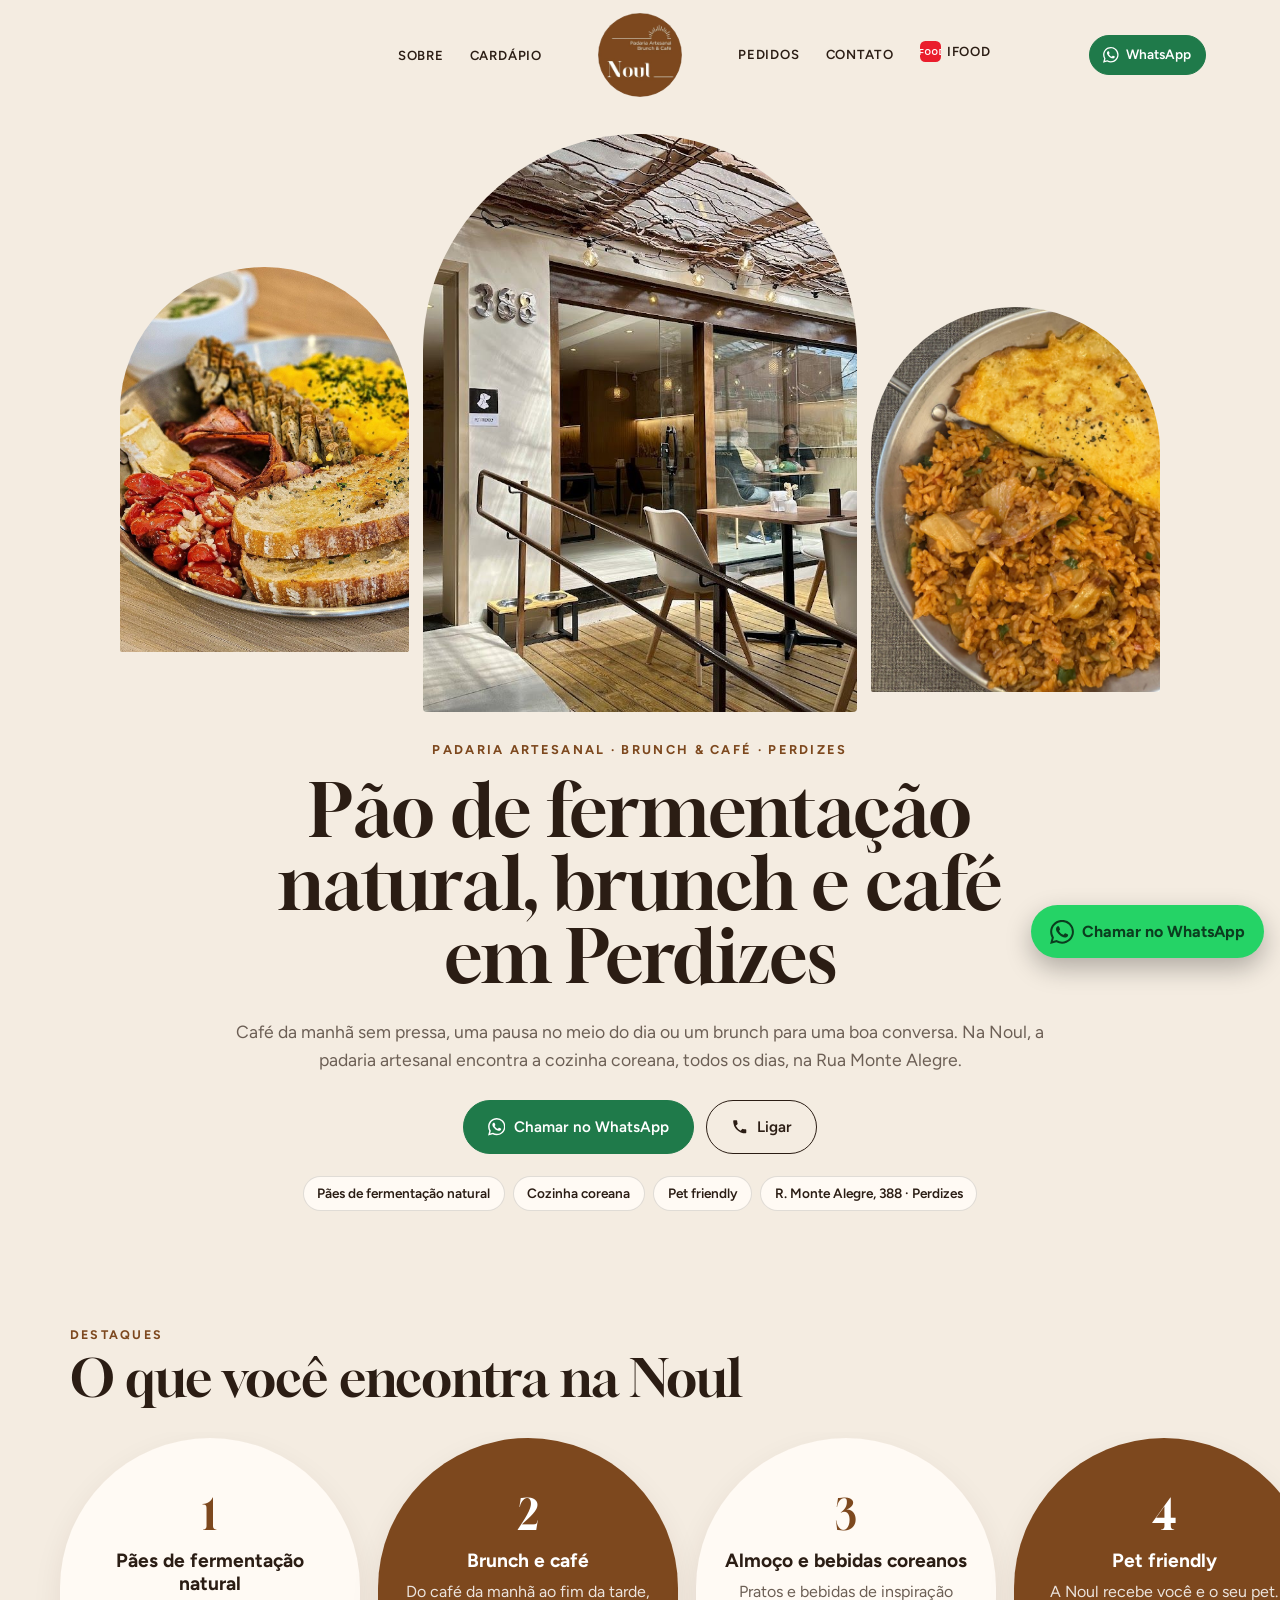
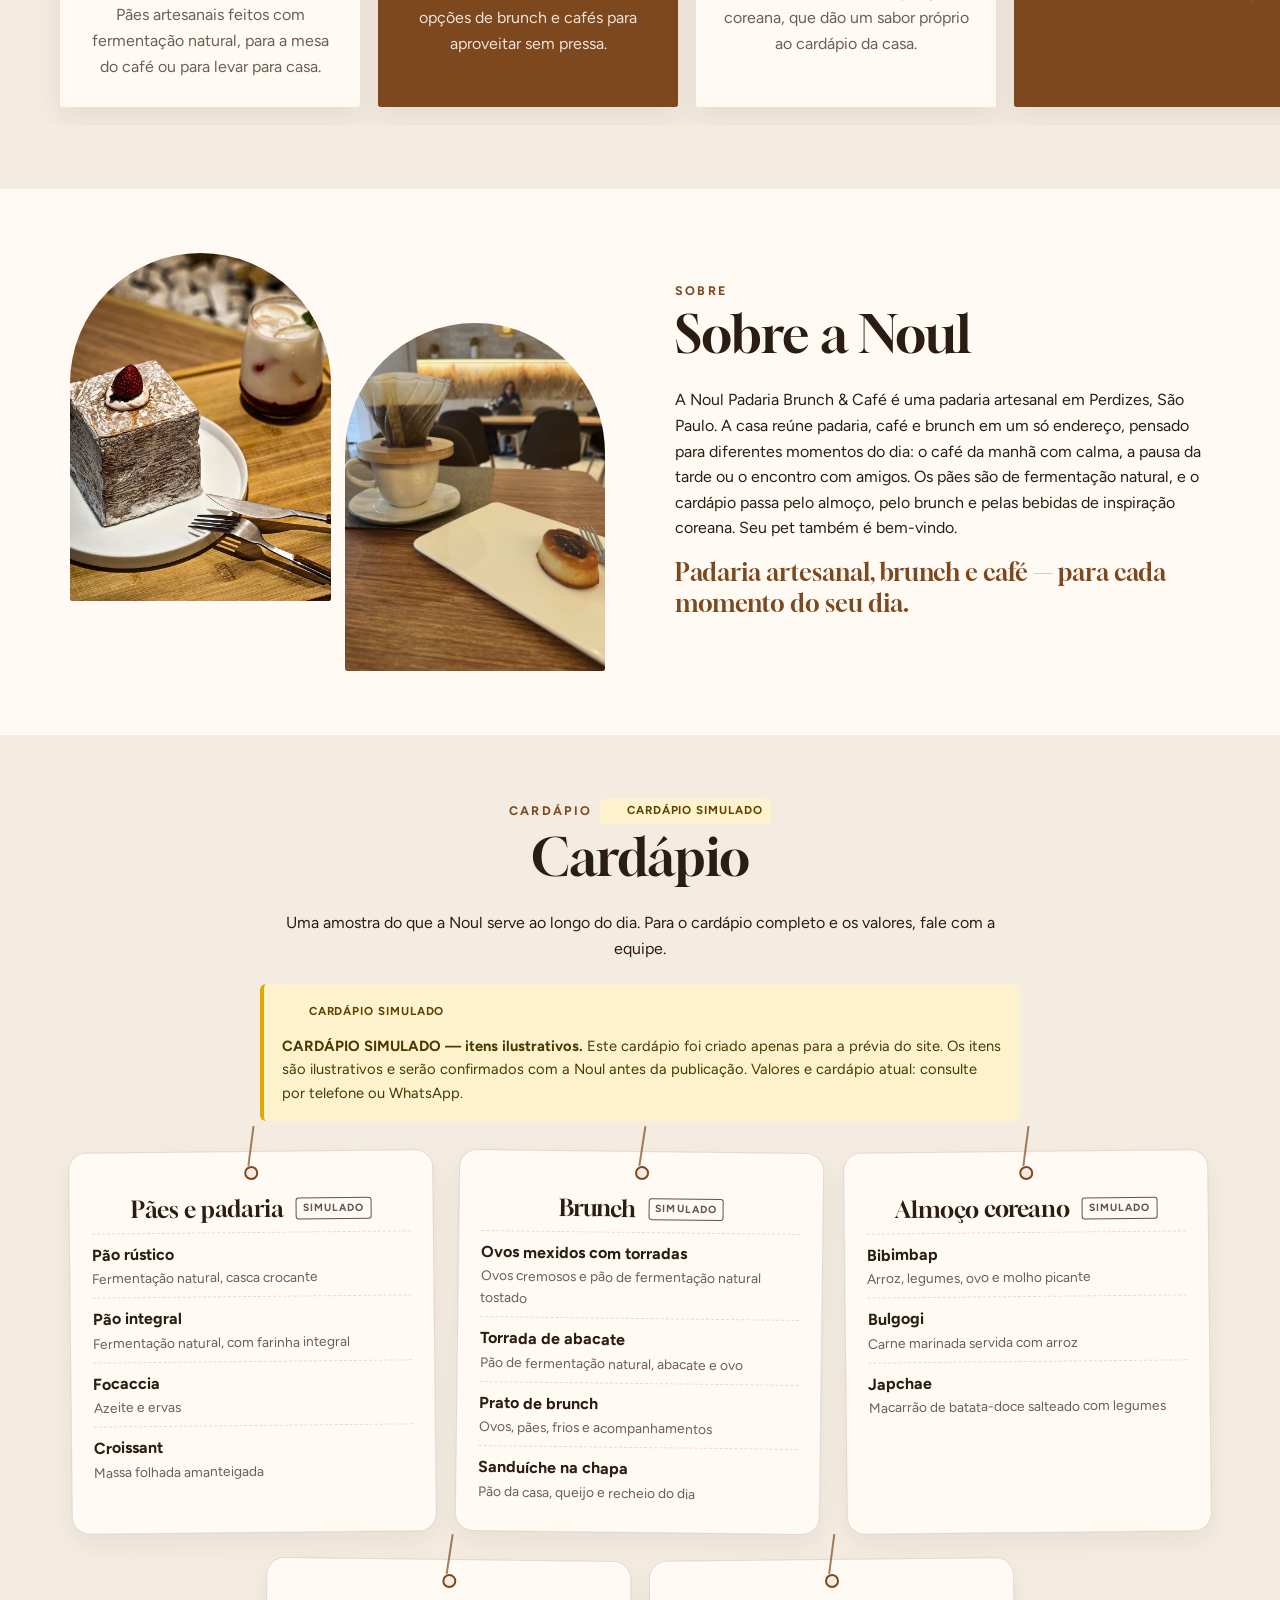
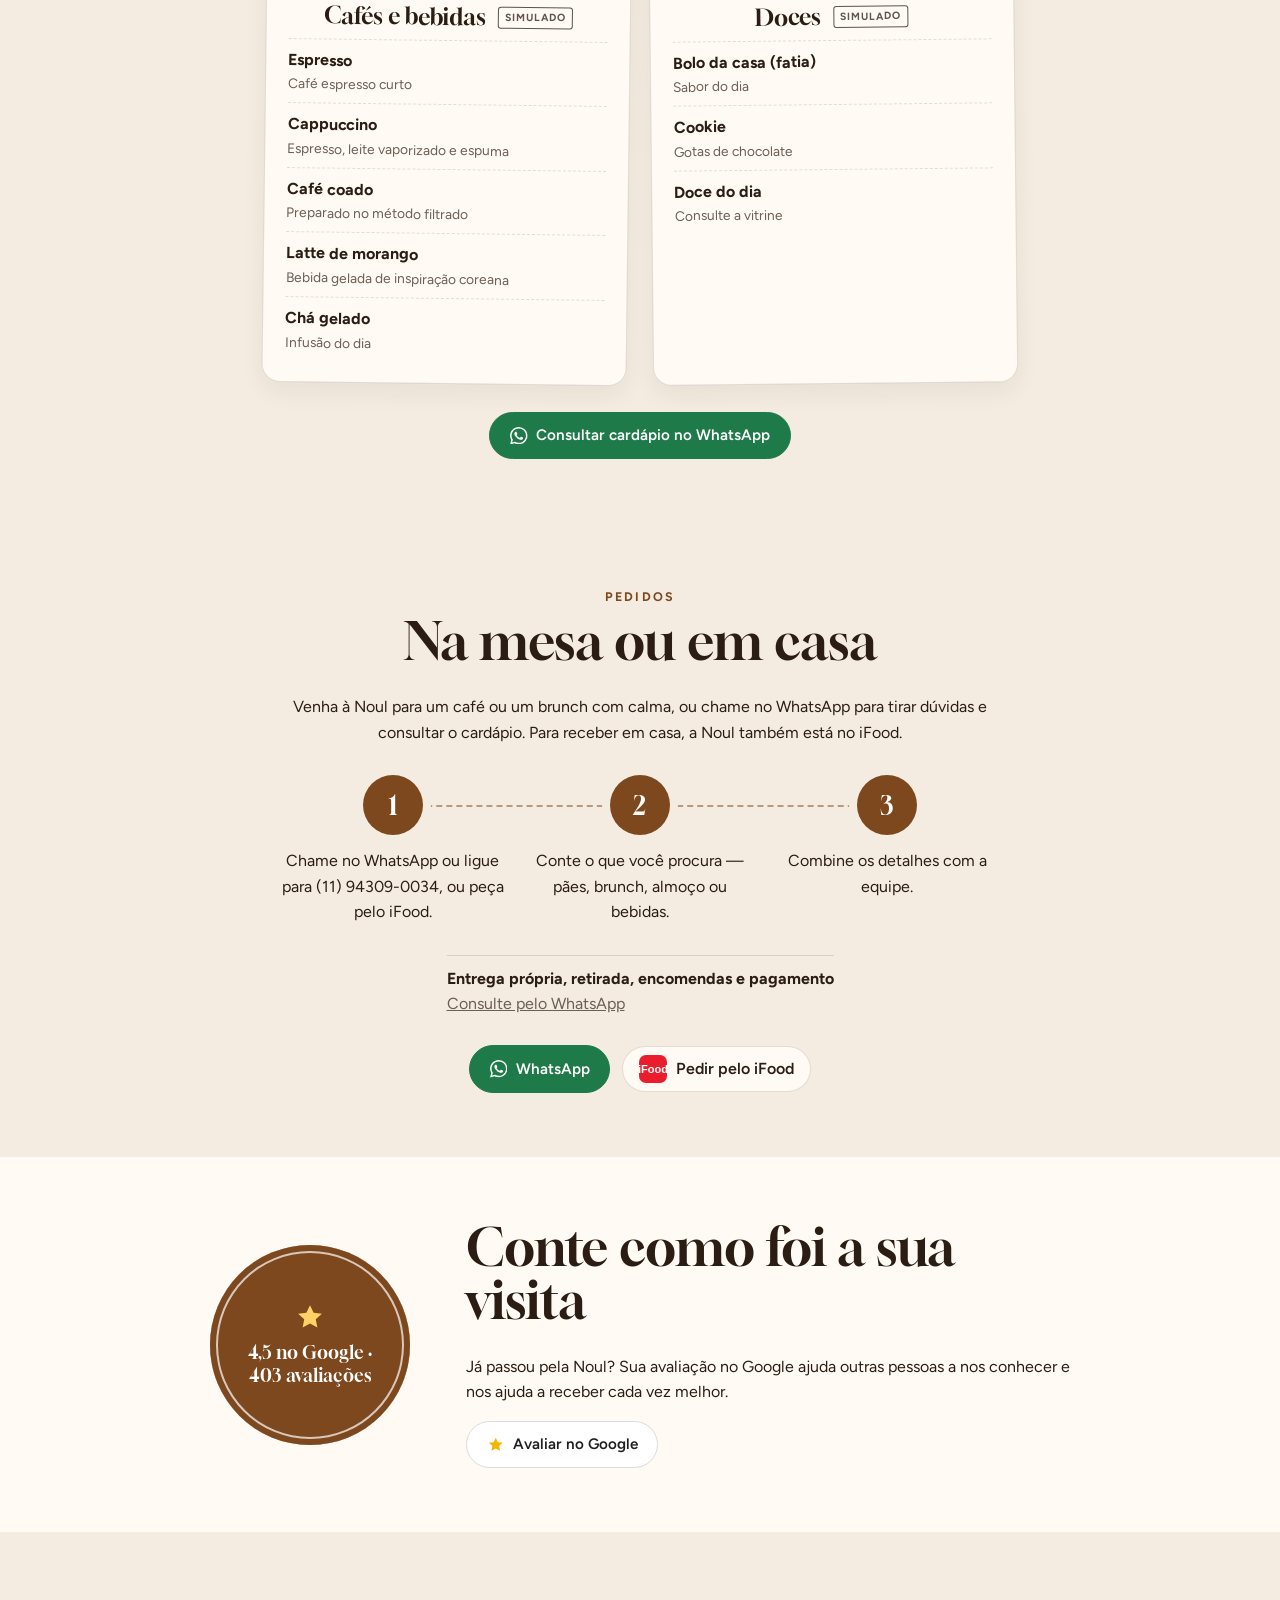
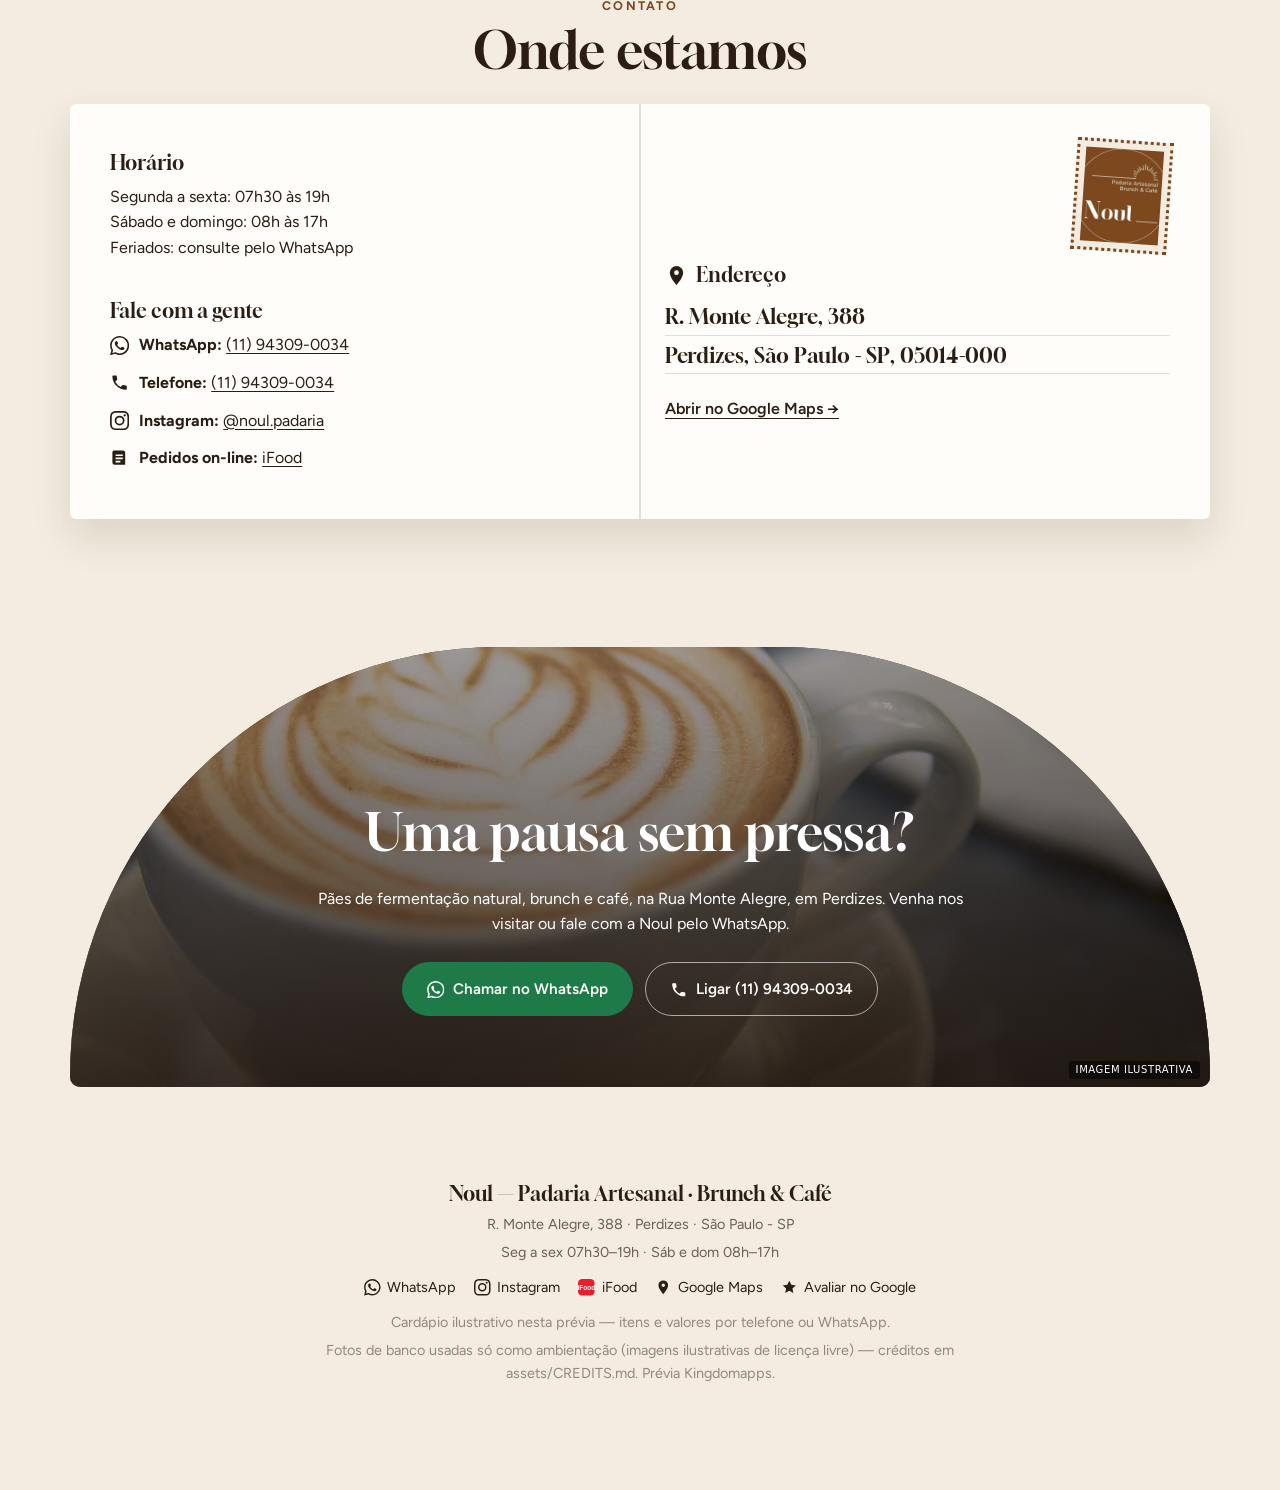
==== v2/index.html @ 9feaaf53 "publish: Noul — 2 estruturas de layout (copy.md)" ====
<!DOCTYPE html>
<html lang="pt-BR">
<head>
<meta charset="UTF-8" />
<meta name="viewport" content="width=device-width, initial-scale=1" />
<meta name="robots" content="noindex, nofollow" />
<title>Noul Padaria Brunch &amp;amp; Café | Padaria artesanal em Perdizes, São Paulo</title>
<meta name="description" content="Padaria artesanal em Perdizes, na Rua Monte Alegre. Pães de fermentação natural, brunch, café e almoço com cozinha coreana. Pet friendly. Chame a Noul no WhatsApp ou peça pelo iFood." />
<meta name="theme-color" content="#2b1d14" />
<link rel="preconnect" href="https://fonts.googleapis.com" />
<link rel="preconnect" href="https://fonts.gstatic.com" crossorigin />
<link rel="stylesheet" href="https://fonts.googleapis.com/css2?family=Gloock&family=Figtree:wght@400;500;600;700&display=swap" />
<link rel="stylesheet" href="../assets/core.css" />
<link rel="stylesheet" href="../assets/E08.css" />
<style>:root{--brand:#7d481e;--brand2:#f4ece1;--brand-ink:#2b1d14}</style>
</head>
<body class="est-E08" data-hours='{"0": [[8, 17]], "1": [[7.5, 19]], "2": [[7.5, 19]], "3": [[7.5, 19]], "4": [[7.5, 19]], "5": [[7.5, 19]], "6": [[8, 17]]}' data-hours-unknown='[]'>
<!-- Kingdomapps · estrutura E08 (Arcos da vitrine) · v2 · copy: copy.md -->
<a class="skip" href="#conteudo">Pular para o conteúdo</a>
<header class="site-header e8-header" id="header">
  <div class="wrap e8-head">
    <nav class="site-nav e8-nav" id="site-nav" aria-label="Principal"><ul class="e8-nav-l"><li><a href="#sobre">Sobre</a></li><li><a href="#cardapio">Cardápio</a></li></ul><ul class="e8-nav-r"><li><a href="#entrega">Pedidos</a></li><li><a href="#contato">Contato</a></li><li class="nav-ifood"><a href="https://www.ifood.com.br/delivery/sao-paulo-sp/noul-padaria--brunch-cafe-perdizes/4e715f9f-adef-4127-b27d-53e1083e1976" target="_blank" rel="noopener"><svg viewBox="0 0 24 24" aria-hidden="true" focusable="false"><rect width="24" height="24" rx="6" fill="#ea1d2c"/><text x="12" y="15.6" text-anchor="middle" font-family="Arial,Helvetica,sans-serif" font-weight="700" font-size="9.5" fill="#fff">iFood</text></svg><span>iFood</span></a></li></ul></nav>
    <a class="brand e8-brand" href="#topo" aria-label="Noul — início"><img class="brand-logo e8-logo" src="../assets/img/logo.jpg" width="400" height="400" alt="Logotipo Noul — Padaria Artesanal, Brunch &amp; Café" /></a>
    <a class="btn btn-wa btn-sm header-cta" href="https://wa.me/5511943090034?text=Ol%C3%A1%21%20Vim%20pelo%20site%20da%20Noul%20e%20gostaria%20de%20mais%20informa%C3%A7%C3%B5es." target="_blank" rel="noopener"><svg viewBox="0 0 24 24" aria-hidden="true" focusable="false"><path fill="currentColor" d="M17.47 14.38c-.3-.15-1.76-.87-2.03-.97-.27-.1-.47-.15-.67.15-.2.3-.77.97-.94 1.16-.17.2-.35.22-.64.07-.3-.15-1.26-.46-2.39-1.47-.88-.79-1.48-1.76-1.65-2.06-.17-.3-.02-.46.13-.6.13-.14.3-.35.45-.52.15-.17.2-.3.3-.5.1-.2.05-.37-.03-.52-.07-.15-.67-1.61-.92-2.2-.24-.58-.49-.5-.67-.51h-.57c-.2 0-.52.07-.8.37-.27.3-1.04 1.02-1.04 2.48s1.07 2.88 1.21 3.07c.15.2 2.1 3.2 5.08 4.49.71.31 1.26.49 1.7.63.71.22 1.36.19 1.87.12.57-.09 1.76-.72 2-1.41.25-.7.25-1.29.18-1.41-.08-.13-.27-.2-.57-.35zM12.05 21.78a9.87 9.87 0 0 1-5.03-1.38l-.36-.21-3.74.98 1-3.65-.24-.37a9.86 9.86 0 0 1-1.51-5.26c0-5.45 4.44-9.88 9.89-9.88 2.64 0 5.12 1.03 6.99 2.9a9.83 9.83 0 0 1 2.89 6.99c0 5.45-4.44 9.88-9.89 9.88zm8.41-18.3A11.82 11.82 0 0 0 12.05 0C5.5 0 .16 5.34.16 11.89c0 2.1.55 4.14 1.59 5.95L.06 24l6.3-1.65a11.88 11.88 0 0 0 5.69 1.45c6.55 0 11.89-5.34 11.89-11.89 0-3.18-1.24-6.17-3.48-8.41z"/></svg><span>WhatsApp</span></a>
    <button class="nav-toggle" type="button" aria-expanded="false" aria-controls="site-nav"><span class="sr-only">Abrir menu</span><span class="bars" aria-hidden="true"></span></button>
  </div>
</header>
<main id="conteudo">
<section class="e8-hero" id="topo" aria-labelledby="hero-title">
  <div class="wrap">
    <div class="e8-arches"><figure class="e8-arch e8-arch-s1"><img src="../assets/img/fotos-foto-2.jpg" width="1099" height="1366" alt="Prato de brunch com ovos mexidos, fatias de pão tostado, tomates e acompanhamentos" loading="lazy" decoding="async" /></figure><figure class="e8-arch e8-arch-main"><img src="../assets/img/fotos-foto-1.jpg" width="1200" height="900" alt="Fachada da Noul, com deck de madeira, mesas ao ar livre e varal de luzes" fetchpriority="high" /></figure><figure class="e8-arch e8-arch-s2"><img src="../assets/img/fotos-foto-4.jpg" width="1200" height="1600" alt="Arroz salteado com omelete servido na frigideira" loading="lazy" decoding="async" /></figure></div>
    <div class="e8-hero-text">
      <p class="e8-eyebrow">Padaria Artesanal · Brunch &amp; Café · Perdizes</p>
      <h1 id="hero-title">Pão de fermentação natural, brunch e café em Perdizes</h1>
      <p class="e8-lead">Café da manhã sem pressa, uma pausa no meio do dia ou um brunch para uma boa conversa. Na Noul, a padaria artesanal encontra a cozinha coreana, todos os dias, na Rua Monte Alegre.</p>
      <div class="hero-ctas"><a class="btn btn-wa btn-lg" href="https://wa.me/5511943090034?text=Ol%C3%A1%21%20Vim%20pelo%20site%20da%20Noul%20e%20gostaria%20de%20mais%20informa%C3%A7%C3%B5es." target="_blank" rel="noopener"><svg viewBox="0 0 24 24" aria-hidden="true" focusable="false"><path fill="currentColor" d="M17.47 14.38c-.3-.15-1.76-.87-2.03-.97-.27-.1-.47-.15-.67.15-.2.3-.77.97-.94 1.16-.17.2-.35.22-.64.07-.3-.15-1.26-.46-2.39-1.47-.88-.79-1.48-1.76-1.65-2.06-.17-.3-.02-.46.13-.6.13-.14.3-.35.45-.52.15-.17.2-.3.3-.5.1-.2.05-.37-.03-.52-.07-.15-.67-1.61-.92-2.2-.24-.58-.49-.5-.67-.51h-.57c-.2 0-.52.07-.8.37-.27.3-1.04 1.02-1.04 2.48s1.07 2.88 1.21 3.07c.15.2 2.1 3.2 5.08 4.49.71.31 1.26.49 1.7.63.71.22 1.36.19 1.87.12.57-.09 1.76-.72 2-1.41.25-.7.25-1.29.18-1.41-.08-.13-.27-.2-.57-.35zM12.05 21.78a9.87 9.87 0 0 1-5.03-1.38l-.36-.21-3.74.98 1-3.65-.24-.37a9.86 9.86 0 0 1-1.51-5.26c0-5.45 4.44-9.88 9.89-9.88 2.64 0 5.12 1.03 6.99 2.9a9.83 9.83 0 0 1 2.89 6.99c0 5.45-4.44 9.88-9.89 9.88zm8.41-18.3A11.82 11.82 0 0 0 12.05 0C5.5 0 .16 5.34.16 11.89c0 2.1.55 4.14 1.59 5.95L.06 24l6.3-1.65a11.88 11.88 0 0 0 5.69 1.45c6.55 0 11.89-5.34 11.89-11.89 0-3.18-1.24-6.17-3.48-8.41z"/></svg><span>Chamar no WhatsApp</span></a><a class="btn btn-ghost btn-lg btn-tel" href="tel:+5511943090034"><svg viewBox="0 0 24 24" aria-hidden="true" focusable="false"><path fill="currentColor" d="M6.6 10.8a15.1 15.1 0 0 0 6.6 6.6l2.2-2.2a1 1 0 0 1 1-.25 11.4 11.4 0 0 0 3.6.57 1 1 0 0 1 1 1V20a1 1 0 0 1-1 1A17 17 0 0 1 3 4a1 1 0 0 1 1-1h3.5a1 1 0 0 1 1 1c0 1.25.2 2.45.57 3.57a1 1 0 0 1-.25 1z"/></svg><span>Ligar</span></a></div>
      <p class="open-badge" data-open-badge hidden></p>
      <ul class="e8-chips"><li>Pães de fermentação natural</li><li>Cozinha coreana</li><li>Pet friendly</li><li>R. Monte Alegre, 388 · Perdizes</li></ul>
    </div>
  </div>
</section>
<section class="e8-sec" id="destaques" aria-labelledby="dest-title">
  <div class="wrap"><p class="e8-kicker">Destaques</p><h2 id="dest-title">O que você encontra na Noul</h2></div>
  <ul class="e8-track" tabindex="0" aria-label="Destaques — role para o lado"><li class="e8-card"><span class="e8-card-n" aria-hidden="true">1</span><h3>Pães de fermentação natural</h3><p>Pães artesanais feitos com fermentação natural, para a mesa do café ou para levar para casa.</p></li><li class="e8-card"><span class="e8-card-n" aria-hidden="true">2</span><h3>Brunch e café</h3><p>Do café da manhã ao fim da tarde, opções de brunch e cafés para aproveitar sem pressa.</p></li><li class="e8-card"><span class="e8-card-n" aria-hidden="true">3</span><h3>Almoço e bebidas coreanos</h3><p>Pratos e bebidas de inspiração coreana, que dão um sabor próprio ao cardápio da casa.</p></li><li class="e8-card"><span class="e8-card-n" aria-hidden="true">4</span><h3>Pet friendly</h3><p>A Noul recebe você e o seu pet.</p></li></ul>
</section>
<section class="e8-sec e8-about" id="sobre" aria-labelledby="sobre-title">
  <div class="wrap e8-about-grid">
    <div class="e8-pair"><figure class="e8-arch e8-arch-p1"><img src="../assets/img/fotos-foto-3.jpg" width="1200" height="1200" alt="Doce em camadas com morango e bebida gelada servidos à mesa" loading="lazy" decoding="async" /></figure><figure class="e8-arch e8-arch-p2"><img src="../assets/img/fotos-foto-5.jpg" width="1200" height="1600" alt="Café coado na xícara e doce no prato, com o salão da Noul ao fundo" loading="lazy" decoding="async" /></figure></div>
    <div><p class="e8-kicker">Sobre</p><h2 id="sobre-title">Sobre a Noul</h2><p>A Noul Padaria Brunch &amp; Café é uma padaria artesanal em Perdizes, São Paulo. A casa reúne padaria, café e brunch em um só endereço, pensado para diferentes momentos do dia: o café da manhã com calma, a pausa da tarde ou o encontro com amigos. Os pães são de fermentação natural, e o cardápio passa pelo almoço, pelo brunch e pelas bebidas de inspiração coreana. Seu pet também é bem-vindo.</p><p class="e8-apoio">Padaria artesanal, brunch e café — para cada momento do seu dia.</p></div>
  </div>
</section>
<section class="e8-sec e8-menu" id="cardapio" aria-labelledby="menu-title">
  <div class="wrap">
    <div class="e8-center"><p class="e8-kicker">Cardápio <span class="sim-badge">Cardápio simulado</span></p><h2 id="menu-title">Cardápio</h2><p>Uma amostra do que a Noul serve ao longo do dia. Para o cardápio completo e os valores, fale com a equipe.</p></div>
    <div class="sim-notice e8-notice" role="note"><span class="sim-badge">Cardápio simulado</span><p><strong>CARDÁPIO SIMULADO — itens ilustrativos.</strong> Este cardápio foi criado apenas para a prévia do site. Os itens são ilustrativos e serão confirmados com a Noul antes da publicação. Valores e cardápio atual: consulte por telefone ou WhatsApp.</p></div>
    <div class="e8-tags"><div class="e8-tag"><span class="e8-hole" aria-hidden="true"></span><h3>Pães e padaria <span class="sim-tag">Simulado</span></h3><ul><li><span class="e8-dish">Pão rústico</span><span class="e8-desc">Fermentação natural, casca crocante</span></li><li><span class="e8-dish">Pão integral</span><span class="e8-desc">Fermentação natural, com farinha integral</span></li><li><span class="e8-dish">Focaccia</span><span class="e8-desc">Azeite e ervas</span></li><li><span class="e8-dish">Croissant</span><span class="e8-desc">Massa folhada amanteigada</span></li></ul></div><div class="e8-tag"><span class="e8-hole" aria-hidden="true"></span><h3>Brunch <span class="sim-tag">Simulado</span></h3><ul><li><span class="e8-dish">Ovos mexidos com torradas</span><span class="e8-desc">Ovos cremosos e pão de fermentação natural tostado</span></li><li><span class="e8-dish">Torrada de abacate</span><span class="e8-desc">Pão de fermentação natural, abacate e ovo</span></li><li><span class="e8-dish">Prato de brunch</span><span class="e8-desc">Ovos, pães, frios e acompanhamentos</span></li><li><span class="e8-dish">Sanduíche na chapa</span><span class="e8-desc">Pão da casa, queijo e recheio do dia</span></li></ul></div><div class="e8-tag"><span class="e8-hole" aria-hidden="true"></span><h3>Almoço coreano <span class="sim-tag">Simulado</span></h3><ul><li><span class="e8-dish">Bibimbap</span><span class="e8-desc">Arroz, legumes, ovo e molho picante</span></li><li><span class="e8-dish">Bulgogi</span><span class="e8-desc">Carne marinada servida com arroz</span></li><li><span class="e8-dish">Japchae</span><span class="e8-desc">Macarrão de batata-doce salteado com legumes</span></li></ul></div><div class="e8-tag"><span class="e8-hole" aria-hidden="true"></span><h3>Cafés e bebidas <span class="sim-tag">Simulado</span></h3><ul><li><span class="e8-dish">Espresso</span><span class="e8-desc">Café espresso curto</span></li><li><span class="e8-dish">Cappuccino</span><span class="e8-desc">Espresso, leite vaporizado e espuma</span></li><li><span class="e8-dish">Café coado</span><span class="e8-desc">Preparado no método filtrado</span></li><li><span class="e8-dish">Latte de morango</span><span class="e8-desc">Bebida gelada de inspiração coreana</span></li><li><span class="e8-dish">Chá gelado</span><span class="e8-desc">Infusão do dia</span></li></ul></div><div class="e8-tag"><span class="e8-hole" aria-hidden="true"></span><h3>Doces <span class="sim-tag">Simulado</span></h3><ul><li><span class="e8-dish">Bolo da casa (fatia)</span><span class="e8-desc">Sabor do dia</span></li><li><span class="e8-dish">Cookie</span><span class="e8-desc">Gotas de chocolate</span></li><li><span class="e8-dish">Doce do dia</span><span class="e8-desc">Consulte a vitrine</span></li></ul></div></div>
    <div class="e8-center"><a class="btn btn-wa" href="https://wa.me/5511943090034?text=Ol%C3%A1%21%20Vim%20pelo%20site%20da%20Noul%20e%20gostaria%20de%20mais%20informa%C3%A7%C3%B5es." target="_blank" rel="noopener"><svg viewBox="0 0 24 24" aria-hidden="true" focusable="false"><path fill="currentColor" d="M17.47 14.38c-.3-.15-1.76-.87-2.03-.97-.27-.1-.47-.15-.67.15-.2.3-.77.97-.94 1.16-.17.2-.35.22-.64.07-.3-.15-1.26-.46-2.39-1.47-.88-.79-1.48-1.76-1.65-2.06-.17-.3-.02-.46.13-.6.13-.14.3-.35.45-.52.15-.17.2-.3.3-.5.1-.2.05-.37-.03-.52-.07-.15-.67-1.61-.92-2.2-.24-.58-.49-.5-.67-.51h-.57c-.2 0-.52.07-.8.37-.27.3-1.04 1.02-1.04 2.48s1.07 2.88 1.21 3.07c.15.2 2.1 3.2 5.08 4.49.71.31 1.26.49 1.7.63.71.22 1.36.19 1.87.12.57-.09 1.76-.72 2-1.41.25-.7.25-1.29.18-1.41-.08-.13-.27-.2-.57-.35zM12.05 21.78a9.87 9.87 0 0 1-5.03-1.38l-.36-.21-3.74.98 1-3.65-.24-.37a9.86 9.86 0 0 1-1.51-5.26c0-5.45 4.44-9.88 9.89-9.88 2.64 0 5.12 1.03 6.99 2.9a9.83 9.83 0 0 1 2.89 6.99c0 5.45-4.44 9.88-9.89 9.88zm8.41-18.3A11.82 11.82 0 0 0 12.05 0C5.5 0 .16 5.34.16 11.89c0 2.1.55 4.14 1.59 5.95L.06 24l6.3-1.65a11.88 11.88 0 0 0 5.69 1.45c6.55 0 11.89-5.34 11.89-11.89 0-3.18-1.24-6.17-3.48-8.41z"/></svg><span>Consultar cardápio no WhatsApp</span></a></div>
  </div>
</section>
<section class="e8-sec" id="entrega" aria-labelledby="ent-title">
  <div class="wrap e8-center">
    <p class="e8-kicker">Pedidos</p><h2 id="ent-title">Na mesa ou em casa</h2><p>Venha à Noul para um café ou um brunch com calma, ou chame no WhatsApp para tirar dúvidas e consultar o cardápio. Para receber em casa, a Noul também está no iFood.</p>
    <ol class="e8-dots"><li><span class="e8-dot">1</span><p>Chame no WhatsApp ou ligue para (11) 94309-0034, ou peça pelo iFood.</p></li><li><span class="e8-dot">2</span><p>Conte o que você procura — pães, brunch, almoço ou bebidas.</p></li><li><span class="e8-dot">3</span><p>Combine os detalhes com a equipe.</p></li></ol>
    <dl class="e8-kv"><div><dt>Entrega própria, retirada, encomendas e pagamento</dt><dd><a href="https://wa.me/5511943090034?text=Ol%C3%A1%21%20Vim%20pelo%20site%20da%20Noul%20e%20gostaria%20de%20mais%20informa%C3%A7%C3%B5es." target="_blank" rel="noopener">Consulte pelo WhatsApp</a></dd></div></dl>
    <div class="order-links"><a class="btn btn-wa" href="https://wa.me/5511943090034?text=Ol%C3%A1%21%20Vim%20pelo%20site%20da%20Noul%20e%20gostaria%20de%20mais%20informa%C3%A7%C3%B5es." target="_blank" rel="noopener"><svg viewBox="0 0 24 24" aria-hidden="true" focusable="false"><path fill="currentColor" d="M17.47 14.38c-.3-.15-1.76-.87-2.03-.97-.27-.1-.47-.15-.67.15-.2.3-.77.97-.94 1.16-.17.2-.35.22-.64.07-.3-.15-1.26-.46-2.39-1.47-.88-.79-1.48-1.76-1.65-2.06-.17-.3-.02-.46.13-.6.13-.14.3-.35.45-.52.15-.17.2-.3.3-.5.1-.2.05-.37-.03-.52-.07-.15-.67-1.61-.92-2.2-.24-.58-.49-.5-.67-.51h-.57c-.2 0-.52.07-.8.37-.27.3-1.04 1.02-1.04 2.48s1.07 2.88 1.21 3.07c.15.2 2.1 3.2 5.08 4.49.71.31 1.26.49 1.7.63.71.22 1.36.19 1.87.12.57-.09 1.76-.72 2-1.41.25-.7.25-1.29.18-1.41-.08-.13-.27-.2-.57-.35zM12.05 21.78a9.87 9.87 0 0 1-5.03-1.38l-.36-.21-3.74.98 1-3.65-.24-.37a9.86 9.86 0 0 1-1.51-5.26c0-5.45 4.44-9.88 9.89-9.88 2.64 0 5.12 1.03 6.99 2.9a9.83 9.83 0 0 1 2.89 6.99c0 5.45-4.44 9.88-9.89 9.88zm8.41-18.3A11.82 11.82 0 0 0 12.05 0C5.5 0 .16 5.34.16 11.89c0 2.1.55 4.14 1.59 5.95L.06 24l6.3-1.65a11.88 11.88 0 0 0 5.69 1.45c6.55 0 11.89-5.34 11.89-11.89 0-3.18-1.24-6.17-3.48-8.41z"/></svg><span>WhatsApp</span></a><a class="app-link app-ifood" href="https://www.ifood.com.br/delivery/sao-paulo-sp/noul-padaria--brunch-cafe-perdizes/4e715f9f-adef-4127-b27d-53e1083e1976" target="_blank" rel="noopener"><svg viewBox="0 0 24 24" aria-hidden="true" focusable="false"><rect width="24" height="24" rx="6" fill="#ea1d2c"/><text x="12" y="15.6" text-anchor="middle" font-family="Arial,Helvetica,sans-serif" font-weight="700" font-size="9.5" fill="#fff">iFood</text></svg><span>Pedir pelo iFood</span></a></div>
  </div>
</section>
<section class="e8-sec e8-review" id="avaliar" aria-labelledby="av-title">
  <div class="wrap e8-review-grid">
    <div class="e8-seal" aria-hidden="false"><p class="selo"><svg viewBox="0 0 24 24" aria-hidden="true" focusable="false"><path fill="currentColor" d="M12 2.5l2.9 6 6.6.8-4.9 4.5 1.3 6.5L12 17.1l-5.9 3.2 1.3-6.5L2.5 9.3l6.6-.8z"/></svg><span>4,5 no Google · 403 avaliações</span></p></div>
    <div><h2 id="av-title">Conte como foi a sua visita</h2><p>Já passou pela Noul? Sua avaliação no Google ajuda outras pessoas a nos conhecer e nos ajuda a receber cada vez melhor.</p><a class="btn btn-review" href="https://search.google.com/local/writereview?placeid=ChIJUYwgIgBZzpQRkd9vNwceDNU" target="_blank" rel="noopener"><svg viewBox="0 0 24 24" aria-hidden="true" focusable="false"><path fill="currentColor" d="M12 2.5l2.9 6 6.6.8-4.9 4.5 1.3 6.5L12 17.1l-5.9 3.2 1.3-6.5L2.5 9.3l6.6-.8z"/></svg><span>Avaliar no Google</span></a></div>
  </div>
</section>
<section class="e8-sec" id="contato" aria-labelledby="ct-title">
  <div class="wrap">
    <div class="e8-center"><p class="e8-kicker">Contato</p><h2 id="ct-title">Onde estamos</h2></div>
    <div class="e8-postcard">
      <div class="e8-pc-left"><div class="ct-card ct-hours"><h3>Horário</h3><p>Segunda a sexta: 07h30 às 19h<br />Sábado e domingo: 08h às 17h<br />Feriados: consulte pelo WhatsApp</p><p class="open-badge" data-open-badge hidden></p></div><div class="ct-card"><h3>Fale com a gente</h3><ul class="ct-list"><li><svg viewBox="0 0 24 24" aria-hidden="true" focusable="false"><path fill="currentColor" d="M17.47 14.38c-.3-.15-1.76-.87-2.03-.97-.27-.1-.47-.15-.67.15-.2.3-.77.97-.94 1.16-.17.2-.35.22-.64.07-.3-.15-1.26-.46-2.39-1.47-.88-.79-1.48-1.76-1.65-2.06-.17-.3-.02-.46.13-.6.13-.14.3-.35.45-.52.15-.17.2-.3.3-.5.1-.2.05-.37-.03-.52-.07-.15-.67-1.61-.92-2.2-.24-.58-.49-.5-.67-.51h-.57c-.2 0-.52.07-.8.37-.27.3-1.04 1.02-1.04 2.48s1.07 2.88 1.21 3.07c.15.2 2.1 3.2 5.08 4.49.71.31 1.26.49 1.7.63.71.22 1.36.19 1.87.12.57-.09 1.76-.72 2-1.41.25-.7.25-1.29.18-1.41-.08-.13-.27-.2-.57-.35zM12.05 21.78a9.87 9.87 0 0 1-5.03-1.38l-.36-.21-3.74.98 1-3.65-.24-.37a9.86 9.86 0 0 1-1.51-5.26c0-5.45 4.44-9.88 9.89-9.88 2.64 0 5.12 1.03 6.99 2.9a9.83 9.83 0 0 1 2.89 6.99c0 5.45-4.44 9.88-9.89 9.88zm8.41-18.3A11.82 11.82 0 0 0 12.05 0C5.5 0 .16 5.34.16 11.89c0 2.1.55 4.14 1.59 5.95L.06 24l6.3-1.65a11.88 11.88 0 0 0 5.69 1.45c6.55 0 11.89-5.34 11.89-11.89 0-3.18-1.24-6.17-3.48-8.41z"/></svg><span><strong>WhatsApp:</strong> <a href="https://wa.me/5511943090034?text=Ol%C3%A1%21%20Vim%20pelo%20site%20da%20Noul%20e%20gostaria%20de%20mais%20informa%C3%A7%C3%B5es." target="_blank" rel="noopener">(11) 94309-0034</a></span></li><li><svg viewBox="0 0 24 24" aria-hidden="true" focusable="false"><path fill="currentColor" d="M6.6 10.8a15.1 15.1 0 0 0 6.6 6.6l2.2-2.2a1 1 0 0 1 1-.25 11.4 11.4 0 0 0 3.6.57 1 1 0 0 1 1 1V20a1 1 0 0 1-1 1A17 17 0 0 1 3 4a1 1 0 0 1 1-1h3.5a1 1 0 0 1 1 1c0 1.25.2 2.45.57 3.57a1 1 0 0 1-.25 1z"/></svg><span><strong>Telefone:</strong> <a href="tel:+5511943090034">(11) 94309-0034</a></span></li><li><svg viewBox="0 0 24 24" aria-hidden="true" focusable="false"><path fill="currentColor" d="M12 2.2c3.2 0 3.58.01 4.85.07 3.25.15 4.77 1.69 4.92 4.92.06 1.27.07 1.65.07 4.85s-.01 3.58-.07 4.85c-.15 3.23-1.66 4.77-4.92 4.92-1.27.06-1.65.07-4.85.07s-3.58-.01-4.85-.07c-3.26-.15-4.77-1.7-4.92-4.92C2.17 15.58 2.16 15.2 2.16 12s.01-3.58.07-4.85C2.38 3.92 3.9 2.38 7.15 2.23 8.42 2.17 8.8 2.16 12 2.16zM12 0C8.74 0 8.33.01 7.05.07 2.7.27.27 2.69.07 7.05.01 8.33 0 8.74 0 12s.01 3.67.07 4.95c.2 4.36 2.62 6.78 6.98 6.98C8.33 23.99 8.74 24 12 24s3.67-.01 4.95-.07c4.35-.2 6.78-2.62 6.98-6.98.06-1.28.07-1.69.07-4.95s-.01-3.67-.07-4.95c-.2-4.35-2.62-6.78-6.98-6.98C15.67.01 15.26 0 12 0zm0 5.84a6.16 6.16 0 1 0 0 12.32 6.16 6.16 0 0 0 0-12.32zM12 16a4 4 0 1 1 0-8 4 4 0 0 1 0 8zm6.4-11.85a1.44 1.44 0 1 0 0 2.88 1.44 1.44 0 0 0 0-2.88z"/></svg><span><strong>Instagram:</strong> <a href="https://instagram.com/noul.padaria" target="_blank" rel="noopener">@noul.padaria</a></span></li><li><svg viewBox="0 0 24 24" aria-hidden="true" focusable="false"><path fill="currentColor" d="M5 3h11a3 3 0 0 1 3 3v15H6a3 3 0 0 1-3-3V5a2 2 0 0 1 2-2zm2 5v2h9V8H7zm0 4v2h9v-2H7zm0 4v2h6v-2H7z"/></svg><span><strong>Pedidos on-line:</strong> <a href="https://www.ifood.com.br/delivery/sao-paulo-sp/noul-padaria--brunch-cafe-perdizes/4e715f9f-adef-4127-b27d-53e1083e1976" target="_blank" rel="noopener">iFood</a></span></li></ul></div></div>
      <div class="e8-pc-right"><div class="e8-stamp"><img class="e8-stamp-img" src="../assets/img/logo.jpg" width="400" height="400" alt="Logotipo Noul — Padaria Artesanal, Brunch &amp; Café" /></div><div class="ct-card ct-addr"><h3><svg viewBox="0 0 24 24" aria-hidden="true" focusable="false"><path fill="currentColor" d="M12 2a7 7 0 0 0-7 7c0 5.25 7 13 7 13s7-7.75 7-13a7 7 0 0 0-7-7zm0 9.5a2.5 2.5 0 1 1 0-5 2.5 2.5 0 0 1 0 5z"/></svg><span>Endereço</span></h3><p>R. Monte Alegre, 388<br />Perdizes, São Paulo - SP, 05014-000</p><a class="text-link" href="https://www.google.com/maps/place/?q=place_id:ChIJUYwgIgBZzpQRkd9vNwceDNU" target="_blank" rel="noopener">Abrir no Google Maps →</a></div></div>
    </div>
  </div>
</section>
<section class="e8-sec cta-final" id="cta-final" aria-labelledby="cta-title">
  <div class="wrap"><div class="e8-cta"><div class="amb amb-cta" style="--amb:url('../assets/img/ambiente-latte-art.jpg')" aria-hidden="true"><span class="amb-tag">Imagem ilustrativa</span></div>
    <div class="e8-cta-inner"><h2 id="cta-title">Uma pausa sem pressa?</h2><p>Pães de fermentação natural, brunch e café, na Rua Monte Alegre, em Perdizes. Venha nos visitar ou fale com a Noul pelo WhatsApp.</p><div class="hero-ctas"><a class="btn btn-wa btn-lg" href="https://wa.me/5511943090034?text=Ol%C3%A1%21%20Vim%20pelo%20site%20da%20Noul%20e%20gostaria%20de%20mais%20informa%C3%A7%C3%B5es." target="_blank" rel="noopener"><svg viewBox="0 0 24 24" aria-hidden="true" focusable="false"><path fill="currentColor" d="M17.47 14.38c-.3-.15-1.76-.87-2.03-.97-.27-.1-.47-.15-.67.15-.2.3-.77.97-.94 1.16-.17.2-.35.22-.64.07-.3-.15-1.26-.46-2.39-1.47-.88-.79-1.48-1.76-1.65-2.06-.17-.3-.02-.46.13-.6.13-.14.3-.35.45-.52.15-.17.2-.3.3-.5.1-.2.05-.37-.03-.52-.07-.15-.67-1.61-.92-2.2-.24-.58-.49-.5-.67-.51h-.57c-.2 0-.52.07-.8.37-.27.3-1.04 1.02-1.04 2.48s1.07 2.88 1.21 3.07c.15.2 2.1 3.2 5.08 4.49.71.31 1.26.49 1.7.63.71.22 1.36.19 1.87.12.57-.09 1.76-.72 2-1.41.25-.7.25-1.29.18-1.41-.08-.13-.27-.2-.57-.35zM12.05 21.78a9.87 9.87 0 0 1-5.03-1.38l-.36-.21-3.74.98 1-3.65-.24-.37a9.86 9.86 0 0 1-1.51-5.26c0-5.45 4.44-9.88 9.89-9.88 2.64 0 5.12 1.03 6.99 2.9a9.83 9.83 0 0 1 2.89 6.99c0 5.45-4.44 9.88-9.89 9.88zm8.41-18.3A11.82 11.82 0 0 0 12.05 0C5.5 0 .16 5.34.16 11.89c0 2.1.55 4.14 1.59 5.95L.06 24l6.3-1.65a11.88 11.88 0 0 0 5.69 1.45c6.55 0 11.89-5.34 11.89-11.89 0-3.18-1.24-6.17-3.48-8.41z"/></svg><span>Chamar no WhatsApp</span></a><a class="btn btn-ghost btn-lg" href="tel:+5511943090034"><svg viewBox="0 0 24 24" aria-hidden="true" focusable="false"><path fill="currentColor" d="M6.6 10.8a15.1 15.1 0 0 0 6.6 6.6l2.2-2.2a1 1 0 0 1 1-.25 11.4 11.4 0 0 0 3.6.57 1 1 0 0 1 1 1V20a1 1 0 0 1-1 1A17 17 0 0 1 3 4a1 1 0 0 1 1-1h3.5a1 1 0 0 1 1 1c0 1.25.2 2.45.57 3.57a1 1 0 0 1-.25 1z"/></svg><span>Ligar (11) 94309-0034</span></a></div></div>
  </div></div>
</section>
</main>
<footer class="site-footer e8-footer">
  <div class="wrap e8-center">
    <p class="f-name">Noul — Padaria Artesanal · Brunch &amp; Café</p><p>R. Monte Alegre, 388 · Perdizes · São Paulo - SP</p><p>Seg a sex 07h30–19h · Sáb e dom 08h–17h</p>
    <nav class="f-links" aria-label="Links"><a href="https://wa.me/5511943090034?text=Ol%C3%A1%21%20Vim%20pelo%20site%20da%20Noul%20e%20gostaria%20de%20mais%20informa%C3%A7%C3%B5es." target="_blank" rel="noopener"><svg viewBox="0 0 24 24" aria-hidden="true" focusable="false"><path fill="currentColor" d="M17.47 14.38c-.3-.15-1.76-.87-2.03-.97-.27-.1-.47-.15-.67.15-.2.3-.77.97-.94 1.16-.17.2-.35.22-.64.07-.3-.15-1.26-.46-2.39-1.47-.88-.79-1.48-1.76-1.65-2.06-.17-.3-.02-.46.13-.6.13-.14.3-.35.45-.52.15-.17.2-.3.3-.5.1-.2.05-.37-.03-.52-.07-.15-.67-1.61-.92-2.2-.24-.58-.49-.5-.67-.51h-.57c-.2 0-.52.07-.8.37-.27.3-1.04 1.02-1.04 2.48s1.07 2.88 1.21 3.07c.15.2 2.1 3.2 5.08 4.49.71.31 1.26.49 1.7.63.71.22 1.36.19 1.87.12.57-.09 1.76-.72 2-1.41.25-.7.25-1.29.18-1.41-.08-.13-.27-.2-.57-.35zM12.05 21.78a9.87 9.87 0 0 1-5.03-1.38l-.36-.21-3.74.98 1-3.65-.24-.37a9.86 9.86 0 0 1-1.51-5.26c0-5.45 4.44-9.88 9.89-9.88 2.64 0 5.12 1.03 6.99 2.9a9.83 9.83 0 0 1 2.89 6.99c0 5.45-4.44 9.88-9.89 9.88zm8.41-18.3A11.82 11.82 0 0 0 12.05 0C5.5 0 .16 5.34.16 11.89c0 2.1.55 4.14 1.59 5.95L.06 24l6.3-1.65a11.88 11.88 0 0 0 5.69 1.45c6.55 0 11.89-5.34 11.89-11.89 0-3.18-1.24-6.17-3.48-8.41z"/></svg><span>WhatsApp</span></a><a href="https://instagram.com/noul.padaria" target="_blank" rel="noopener"><svg viewBox="0 0 24 24" aria-hidden="true" focusable="false"><path fill="currentColor" d="M12 2.2c3.2 0 3.58.01 4.85.07 3.25.15 4.77 1.69 4.92 4.92.06 1.27.07 1.65.07 4.85s-.01 3.58-.07 4.85c-.15 3.23-1.66 4.77-4.92 4.92-1.27.06-1.65.07-4.85.07s-3.58-.01-4.85-.07c-3.26-.15-4.77-1.7-4.92-4.92C2.17 15.58 2.16 15.2 2.16 12s.01-3.58.07-4.85C2.38 3.92 3.9 2.38 7.15 2.23 8.42 2.17 8.8 2.16 12 2.16zM12 0C8.74 0 8.33.01 7.05.07 2.7.27.27 2.69.07 7.05.01 8.33 0 8.74 0 12s.01 3.67.07 4.95c.2 4.36 2.62 6.78 6.98 6.98C8.33 23.99 8.74 24 12 24s3.67-.01 4.95-.07c4.35-.2 6.78-2.62 6.98-6.98.06-1.28.07-1.69.07-4.95s-.01-3.67-.07-4.95c-.2-4.35-2.62-6.78-6.98-6.98C15.67.01 15.26 0 12 0zm0 5.84a6.16 6.16 0 1 0 0 12.32 6.16 6.16 0 0 0 0-12.32zM12 16a4 4 0 1 1 0-8 4 4 0 0 1 0 8zm6.4-11.85a1.44 1.44 0 1 0 0 2.88 1.44 1.44 0 0 0 0-2.88z"/></svg><span>Instagram</span></a><a href="https://www.ifood.com.br/delivery/sao-paulo-sp/noul-padaria--brunch-cafe-perdizes/4e715f9f-adef-4127-b27d-53e1083e1976" target="_blank" rel="noopener"><svg viewBox="0 0 24 24" aria-hidden="true" focusable="false"><rect width="24" height="24" rx="6" fill="#ea1d2c"/><text x="12" y="15.6" text-anchor="middle" font-family="Arial,Helvetica,sans-serif" font-weight="700" font-size="9.5" fill="#fff">iFood</text></svg><span>iFood</span></a><a href="https://www.google.com/maps/place/?q=place_id:ChIJUYwgIgBZzpQRkd9vNwceDNU" target="_blank" rel="noopener"><svg viewBox="0 0 24 24" aria-hidden="true" focusable="false"><path fill="currentColor" d="M12 2a7 7 0 0 0-7 7c0 5.25 7 13 7 13s7-7.75 7-13a7 7 0 0 0-7-7zm0 9.5a2.5 2.5 0 1 1 0-5 2.5 2.5 0 0 1 0 5z"/></svg><span>Google Maps</span></a><a href="https://search.google.com/local/writereview?placeid=ChIJUYwgIgBZzpQRkd9vNwceDNU" target="_blank" rel="noopener"><svg viewBox="0 0 24 24" aria-hidden="true" focusable="false"><path fill="currentColor" d="M12 2.5l2.9 6 6.6.8-4.9 4.5 1.3 6.5L12 17.1l-5.9 3.2 1.3-6.5L2.5 9.3l6.6-.8z"/></svg><span>Avaliar no Google</span></a></nav>
    <p class="f-note">Cardápio ilustrativo nesta prévia — itens e valores por telefone ou WhatsApp.</p>
    <p class="f-credit">Fotos de banco usadas só como ambientação (imagens ilustrativas de licença livre) — créditos em assets/CREDITS.md. Prévia Kingdomapps.</p>
  </div>
</footer>
<a class="wa-float" href="https://wa.me/5511943090034?text=Ol%C3%A1%21%20Vim%20pelo%20site%20da%20Noul%20e%20gostaria%20de%20mais%20informa%C3%A7%C3%B5es." target="_blank" rel="noopener" aria-label="Chamar a Noul no WhatsApp"><svg viewBox="0 0 24 24" aria-hidden="true" focusable="false"><path fill="currentColor" d="M17.47 14.38c-.3-.15-1.76-.87-2.03-.97-.27-.1-.47-.15-.67.15-.2.3-.77.97-.94 1.16-.17.2-.35.22-.64.07-.3-.15-1.26-.46-2.39-1.47-.88-.79-1.48-1.76-1.65-2.06-.17-.3-.02-.46.13-.6.13-.14.3-.35.45-.52.15-.17.2-.3.3-.5.1-.2.05-.37-.03-.52-.07-.15-.67-1.61-.92-2.2-.24-.58-.49-.5-.67-.51h-.57c-.2 0-.52.07-.8.37-.27.3-1.04 1.02-1.04 2.48s1.07 2.88 1.21 3.07c.15.2 2.1 3.2 5.08 4.49.71.31 1.26.49 1.7.63.71.22 1.36.19 1.87.12.57-.09 1.76-.72 2-1.41.25-.7.25-1.29.18-1.41-.08-.13-.27-.2-.57-.35zM12.05 21.78a9.87 9.87 0 0 1-5.03-1.38l-.36-.21-3.74.98 1-3.65-.24-.37a9.86 9.86 0 0 1-1.51-5.26c0-5.45 4.44-9.88 9.89-9.88 2.64 0 5.12 1.03 6.99 2.9a9.83 9.83 0 0 1 2.89 6.99c0 5.45-4.44 9.88-9.89 9.88zm8.41-18.3A11.82 11.82 0 0 0 12.05 0C5.5 0 .16 5.34.16 11.89c0 2.1.55 4.14 1.59 5.95L.06 24l6.3-1.65a11.88 11.88 0 0 0 5.69 1.45c6.55 0 11.89-5.34 11.89-11.89 0-3.18-1.24-6.17-3.48-8.41z"/></svg><span>Chamar no WhatsApp</span></a>
<script src="../assets/site.js" defer></script>
</body>
</html>
---- assets/core.css ----
/* Kingdomapps — base institucional (estrutura e mecânica comuns às 3 skins) */
*,*::before,*::after{box-sizing:border-box}
html{scroll-behavior:smooth;-webkit-text-size-adjust:100%}
body{margin:0;background:var(--bg);color:var(--ink);font-family:var(--font-body);font-size:16px;line-height:1.6;text-rendering:optimizeLegibility}
img{max-width:100%;height:auto;display:block}
a{color:inherit}
h1,h2,h3{font-family:var(--font-display);line-height:1.1;margin:0 0 .5em;font-weight:var(--display-weight,600)}
p{margin:0 0 1em}
ul,ol{margin:0;padding:0}
svg{width:1.15em;height:1.15em;flex:none}
.sr-only{position:absolute;width:1px;height:1px;overflow:hidden;clip:rect(0 0 0 0);white-space:nowrap}
.skip{position:absolute;left:12px;top:-60px;z-index:100;background:var(--ink);color:var(--bg);padding:10px 14px}
.skip:focus{top:12px}
:focus-visible{outline:3px solid var(--focus,var(--brand2));outline-offset:3px}
.wrap{width:100%;max-width:1180px;margin:0 auto;padding:0 20px}
.sec{padding:var(--sec-pad,72px) 0;position:relative}
.kicker{font-size:.78rem;letter-spacing:.18em;text-transform:uppercase;color:var(--muted);margin-bottom:.8em;display:flex;align-items:center;gap:.6em;flex-wrap:wrap}
.lead{font-size:1.08rem;color:var(--muted)}
.tbc{display:inline-block;font-size:.78em;padding:.1em .6em;border:1px dashed currentColor;border-radius:99px;opacity:.85;white-space:nowrap}
.interim-flag{margin:0;padding:8px 20px;background:#fff3cd;color:#5c4400;font:600 13px/1.4 system-ui,sans-serif;text-align:center}
/* botões */
.btn{display:inline-flex;align-items:center;justify-content:center;gap:.55em;min-height:46px;padding:.7em 1.3em;text-decoration:none;font-weight:600;border:1px solid transparent;border-radius:var(--btn-radius,6px);cursor:pointer;transition:transform .15s ease,background .2s ease,color .2s ease,border-color .2s ease;font-family:var(--font-btn,var(--font-body));letter-spacing:var(--btn-track,0);text-transform:var(--btn-case,none);font-size:var(--btn-size,.95rem)}
.btn:hover{transform:translateY(-1px)}
.btn-lg{min-height:54px;padding:.85em 1.6em}
.btn-sm{min-height:40px;padding:.5em 1em;font-size:.85rem}
.btn-wa{background:var(--wa-bg);color:var(--wa-ink);border-color:var(--wa-bg)}
.btn-wa:hover{background:var(--wa-hover,var(--wa-bg))}
.btn-ghost{background:transparent;color:inherit;border-color:currentColor}
.btn-review{background:var(--review-bg,#fff);color:var(--review-ink,#1f1f1f);border-color:var(--review-line,#dadce0)}
.btn-review svg{color:#f4b400}
/* header */
.site-header{position:sticky;top:0;z-index:50;background:var(--header-bg,var(--bg));color:var(--header-ink,var(--ink));transition:background .25s ease,box-shadow .25s ease}
.header-inner{display:flex;align-items:center;gap:16px;min-height:68px}
.brand{display:flex;align-items:center;gap:10px;text-decoration:none;margin-right:auto}
.brand-logo{width:46px;height:46px;object-fit:cover;border-radius:var(--logo-radius,50%);background:#fff}
.brand-word{font-family:var(--font-display);font-size:1.35rem;font-weight:var(--display-weight,600);line-height:1}
.site-nav ul{list-style:none;display:flex;gap:26px}
.site-nav a{text-decoration:none;font-size:.9rem}
.site-nav a:hover{text-decoration:underline;text-underline-offset:6px}
.nav-toggle{display:none;background:none;border:0;color:inherit;width:44px;height:44px;cursor:pointer;padding:0}
.nav-toggle .bars,.nav-toggle .bars::before,.nav-toggle .bars::after{display:block;width:22px;height:2px;background:currentColor;margin:auto;position:relative;transition:transform .2s ease}
.nav-toggle .bars::before,.nav-toggle .bars::after{content:"";position:absolute;left:0}
.nav-toggle .bars::before{top:-7px}.nav-toggle .bars::after{top:7px}
.nav-open .nav-toggle .bars{background:transparent}
.nav-open .nav-toggle .bars::before{transform:translateY(7px) rotate(45deg)}
.nav-open .nav-toggle .bars::after{transform:translateY(-7px) rotate(-45deg)}
@media (max-width:880px){
  .nav-toggle{display:block}
  .header-cta span{display:none}
  .header-cta{padding:.5em .7em}
  .site-nav{position:fixed;inset:68px 0 auto 0;background:var(--nav-mobile-bg,var(--bg));color:var(--ink);padding:12px 20px 24px;box-shadow:0 18px 30px rgba(0,0,0,.18);transform:translateY(-12px);opacity:0;visibility:hidden;transition:.2s ease}
  .nav-open .site-nav{transform:none;opacity:1;visibility:visible}
  .site-nav ul{flex-direction:column;gap:0}
  .site-nav a{display:block;padding:14px 0;font-size:1.05rem;border-bottom:1px solid var(--line)}
}
/* hero */
.hero{position:relative;overflow:hidden}
.hero-media{margin:0}
.hero-media img{width:100%;height:100%;object-fit:cover}
.hero-copy{position:relative}
.hero h1{font-size:clamp(2.3rem,6vw,4.4rem)}
.eyebrow{font-size:.8rem;letter-spacing:.2em;text-transform:uppercase;margin-bottom:1.1em}
.hero-ctas{display:flex;flex-wrap:wrap;gap:12px;margin:1.6em 0 1.4em}
.chips{list-style:none;display:flex;flex-wrap:wrap;gap:8px}
.chips li{font-size:.85rem;padding:.35em .85em;border:1px solid var(--chip-line,currentColor);border-radius:var(--chip-radius,99px)}
.open-badge{display:inline-flex;align-items:center;gap:.5em;font-size:.85rem;font-weight:600;margin:0}
.open-badge::before{content:"";width:9px;height:9px;border-radius:50%;background:#2fbf71;box-shadow:0 0 0 4px rgba(47,191,113,.2)}
.open-badge[hidden]{display:none}
/* sobre + galeria */
.sobre-grid{display:grid;gap:40px}
.apoio{font-weight:600}
.gallery{display:grid;grid-template-columns:repeat(2,1fr);gap:var(--gal-gap,10px)}
.g-item{margin:0;position:relative;overflow:hidden;border-radius:var(--img-radius,0)}
.g-item img{width:100%;height:100%;object-fit:cover;aspect-ratio:1/1}
.g-item figcaption{position:absolute;left:0;right:0;bottom:0;padding:22px 10px 8px;font-size:.78rem;color:#fff;background:linear-gradient(transparent,rgba(0,0,0,.72))}
@media (min-width:900px){.sobre-grid{grid-template-columns:1fr 1.15fr;align-items:center;gap:64px}}
/* destaques */
.feats{list-style:none;display:grid;gap:18px;grid-template-columns:1fr;margin-top:28px}
@media (min-width:640px){.feats{grid-template-columns:repeat(2,1fr)}}
@media (min-width:1000px){.feats{grid-template-columns:repeat(4,1fr)}}
.feat h3{font-size:1.3rem}
.feat p{margin:0;color:var(--muted)}
.feat-n{display:block;font-family:var(--font-display);font-size:1.1rem;margin-bottom:.6em;color:var(--accent)}
/* cardápio */
.cardapio{overflow:hidden}
.amb{position:absolute;inset:0;background-image:var(--amb);background-size:cover;background-position:center;z-index:0}
.amb::after{content:"";position:absolute;inset:0;background:var(--amb-overlay,rgba(0,0,0,.6))}
.amb-tag{position:absolute;right:10px;bottom:8px;z-index:2;font:500 10px/1 system-ui,sans-serif;letter-spacing:.06em;text-transform:uppercase;color:#fff;background:rgba(0,0,0,.55);padding:4px 7px;border-radius:3px}
.amb-menu{bottom:auto;height:var(--amb-menu-h,320px)}
.cardapio .wrap,.cta-final .wrap{position:relative;z-index:1}
.menu-head{max-width:720px}
.sim-badge{display:inline-flex;align-items:center;gap:.4em;font:700 .72rem/1 var(--font-body);letter-spacing:.08em;text-transform:uppercase;background:var(--sim-bg,#fff3cd);color:var(--sim-ink,#5c4400);padding:.5em .75em;border-radius:4px}
.sim-badge::before{content:"!";display:inline-grid;place-items:center;width:1.3em;height:1.3em;border-radius:50%;background:currentColor;color:var(--sim-bg,#fff3cd);font-size:.9em}
.sim-notice{display:flex;flex-direction:column;gap:10px;align-items:flex-start;margin:24px 0;padding:16px 18px;background:var(--notice-bg,rgba(255,243,205,.95));color:var(--notice-ink,#4a3800);border-left:4px solid #e0a800;border-radius:6px;font-size:.92rem}
.sim-notice p{margin:0}
.menu-tabs{display:flex;flex-wrap:wrap;gap:8px;margin:8px 0 22px}
.menu-tabs [role=tab]{font:inherit;cursor:pointer;min-height:44px;padding:.5em 1.1em;border:1px solid var(--line);background:transparent;color:inherit;border-radius:var(--btn-radius,6px)}
.menu-tabs [role=tab][aria-selected=true]{background:var(--tab-on-bg,var(--ink));color:var(--tab-on-ink,var(--bg));border-color:var(--tab-on-bg,var(--ink))}
.menu-panel{padding:22px;background:var(--surface);border:1px solid var(--line);border-radius:var(--card-radius,8px)}
.menu-cat{font-size:1.4rem;display:flex;align-items:center;gap:.6em;flex-wrap:wrap}
.sim-tag{font:700 .65rem/1 var(--font-body);letter-spacing:.1em;text-transform:uppercase;padding:.45em .6em;border:1px solid currentColor;border-radius:3px;opacity:.75}
.menu-list{list-style:none;display:grid;gap:0}
@media (min-width:820px){.menu-list{grid-template-columns:1fr 1fr;column-gap:40px}}
.mi{display:grid;grid-template-columns:1fr auto;gap:2px 16px;padding:14px 0;border-bottom:1px dashed var(--line)}
.mi-name{font-weight:600}
.mi-desc{grid-column:1/2;grid-row:2;font-size:.9rem;color:var(--muted)}
.mi-price{grid-column:2;grid-row:1;white-space:nowrap;font-weight:600;color:var(--price,var(--accent))}
.mi-price .pl{font-weight:400;font-size:.78rem;color:var(--muted)}
.menu-note{margin:14px 0 0;color:var(--muted)}
.menu-cta{margin-top:26px}
/* entrega */
.entrega-grid{display:grid;gap:36px}
@media (min-width:900px){.entrega-grid{grid-template-columns:1.1fr 1fr;align-items:start;gap:64px}}
.kv{display:grid;gap:10px;margin:18px 0 0}
.kv div{display:flex;flex-wrap:wrap;gap:6px 12px;align-items:center;padding:10px 0;border-top:1px solid var(--line)}
.kv dt{font-weight:600}.kv dd{margin:0}
.steps-box{padding:26px;background:var(--surface);border:1px solid var(--line);border-radius:var(--card-radius,8px)}
.steps{counter-reset:s;list-style:none;display:grid;gap:12px;margin-bottom:22px}
.steps li{counter-increment:s;display:grid;grid-template-columns:34px 1fr;gap:12px;align-items:start}
.steps li::before{content:counter(s);display:grid;place-items:center;width:34px;height:34px;border-radius:50%;background:var(--accent);color:var(--accent-ink);font-weight:700}
.order-links{display:flex;flex-wrap:wrap;gap:12px;align-items:center}
.app-link{display:inline-flex;align-items:center;gap:.55em;min-height:46px;padding:.5em 1em;border:1px solid var(--line);border-radius:var(--btn-radius,6px);text-decoration:none;font-weight:600;background:var(--surface)}
.app-link svg{width:28px;height:28px}
/* avaliar */
.avaliar-inner{max-width:760px;text-align:center;margin:0 auto}
.selo{display:inline-flex;align-items:center;gap:.5em;font-weight:600;margin-bottom:1em}
.selo svg{color:#f4b400}
/* contato */
.contato-grid{display:grid;gap:22px}
@media (min-width:900px){.contato-grid{grid-template-columns:repeat(3,1fr)}.ct-head{grid-column:1/-1}}
.ct-card{padding:24px;background:var(--surface);border:1px solid var(--line);border-radius:var(--card-radius,8px)}
.ct-card h3{display:flex;align-items:center;gap:.4em;font-size:1.25rem}
.ct-list{list-style:none;display:grid;gap:12px}
.ct-list li{display:flex;gap:10px;align-items:flex-start}
.ct-list li svg{margin-top:.2em;width:1.2em;height:1.2em}
.ct-list a{text-underline-offset:3px}
.text-link{font-weight:600;text-underline-offset:4px}
/* cta final */
.cta-final{overflow:hidden;color:#fff}
.cta-inner{text-align:center;max-width:760px}
.cta-inner .hero-ctas{justify-content:center}
.amb-cta::after{background:var(--amb-cta-overlay,rgba(0,0,0,.62))}
/* footer */
.site-footer{padding:48px 0 110px;background:var(--footer-bg,var(--ink));color:var(--footer-ink,var(--bg))}
.footer-inner{display:grid;gap:22px}
.f-brand{display:flex;gap:14px;align-items:flex-start}
.f-brand p{margin:0 0 .3em;font-size:.9rem;opacity:.85}
.f-name{font-family:var(--font-display);font-size:1.25rem!important;opacity:1!important}
.f-links{display:flex;flex-wrap:wrap;gap:10px 22px}
.f-links a{display:inline-flex;align-items:center;gap:.45em;text-decoration:none;font-size:.9rem}
.f-links a:hover{text-decoration:underline}
.f-note,.f-credit{margin:0;font-size:.8rem;opacity:.7}
/* WhatsApp flutuante */
.wa-float{position:fixed;right:16px;bottom:16px;z-index:60;display:inline-flex;align-items:center;gap:.5em;padding:.85em 1.2em;background:#25d366;color:#0b3d1f;font-weight:700;text-decoration:none;border-radius:99px;box-shadow:0 10px 26px rgba(0,0,0,.28);transform:translateY(140%);transition:transform .3s ease}
.wa-float svg{width:1.5em;height:1.5em}
.show-float .wa-float{transform:none}
@media (max-width:600px){.wa-float{left:16px;right:16px;justify-content:center}}
@media (prefers-reduced-motion:reduce){*{transition:none!important;scroll-behavior:auto!important}}
.gallery:has(> .g-item:nth-child(2):last-child){grid-template-columns:repeat(2,1fr)}
.gallery:has(> .g-item:nth-child(2):last-child) .g-item{grid-column:auto;grid-row:auto}
.gallery:has(> .g-item:nth-child(2):last-child) .g-item img{aspect-ratio:3/4}
/* iFood no menu do topo (leads ext) */
.site-nav .nav-ifood a{display:inline-flex;align-items:center;gap:.45em}
.site-nav .nav-ifood svg{width:1.6em;height:1.6em}
.btn-ifood svg{width:1.6em;height:1.6em}
---- assets/E08.css ----
/* E08 — Arcos da vitrine. --brand = acento (botões secundários, números, barbante), --brand-ink = texto, --brand2 = fundo. */
:root{--bg:var(--brand2,#f4ece1);--ink:var(--brand-ink);--muted:#6c5f55;--surface:#fffaf4;--line:rgba(0,0,0,.12);--accent:var(--brand);--accent-ink:#fff;
  --font-display:'Gloock',Georgia,serif;--font-body:'Figtree',system-ui,sans-serif;--display-weight:400;
  --wa-bg:#1f7a4a;--wa-ink:#fff;--wa-hover:#17613a;--btn-radius:999px;--header-bg:var(--bg);--header-ink:var(--brand-ink);--arch:999px 999px 18px 18px}
body{background:var(--bg)}
.e8-kicker{font-weight:700;font-size:.78rem;letter-spacing:.18em;text-transform:uppercase;color:var(--brand);margin:0 0 .6em;display:flex;gap:.6em;align-items:center;flex-wrap:wrap}
.e8-center{text-align:center;max-width:760px;margin:0 auto}
.e8-center .e8-kicker{justify-content:center}
/* cabeçalho com logo central */
.e8-header{background:var(--bg)}
.e8-head{display:flex;align-items:center;justify-content:space-between;gap:16px;min-height:76px}
.e8-logo{width:56px;height:56px;border-radius:50%;object-fit:cover}
.e8-word{font:400 1.6rem/1 var(--font-display)}
.e8-brand{display:flex;align-items:center;gap:10px}
@media (min-width:960px){
  .e8-head{display:grid;grid-template-columns:1fr auto 1fr;min-height:110px}
  .e8-nav{display:contents!important}
  .e8-nav ul{display:flex;gap:26px;list-style:none;margin:0;padding:0}
  .e8-nav-l{grid-column:1;grid-row:1;justify-content:flex-end;padding-right:40px!important}
  .e8-nav-r{grid-column:3;grid-row:1;justify-content:flex-start;padding-left:40px!important}
  .e8-nav a{font-weight:600;letter-spacing:.06em;text-transform:uppercase;font-size:.82rem;color:var(--ink)}
  .e8-brand{grid-column:2;grid-row:1}
  .e8-logo{width:84px;height:84px}
  .e8-head .header-cta{position:absolute;right:24px;top:50%;transform:translateY(-50%)}
  .e8-header{position:sticky}
  .e8-head{position:relative}
}
/* hero em arcos */
.e8-hero{padding:24px 0 50px}
.e8-arches{display:grid;grid-template-columns:1fr 1.5fr 1fr;gap:14px;align-items:end;max-width:1040px;margin:0 auto}
.e8-arch{margin:0;border-radius:var(--arch);overflow:hidden;background:#e7dccd}
.e8-arch img{width:100%;height:100%;object-fit:cover}
.e8-arch-main{aspect-ratio:3/4}
.e8-arch-s1{aspect-ratio:3/4;margin-bottom:60px}
.e8-arch-s2{aspect-ratio:3/4;margin-bottom:20px}
@media (max-width:640px){.e8-arches{grid-template-columns:.7fr 1.4fr .7fr;gap:8px}.e8-arch-s1{margin-bottom:30px}.e8-arch-s2{margin-bottom:10px}}
.e8-hero-text{text-align:center;max-width:820px;margin:28px auto 0}
.e8-eyebrow{font-weight:700;font-size:.8rem;letter-spacing:.18em;text-transform:uppercase;color:var(--brand)}
.e8-hero h1{font-size:clamp(2.4rem,5.6vw,4.6rem);line-height:1.02;margin:.15em 0 .35em}
.e8-lead{color:var(--muted);font-size:1.1rem}
.e8-hero .hero-ctas{justify-content:center}
.e8-hero .open-badge{justify-content:center}
.e8-chips{list-style:none;display:flex;flex-wrap:wrap;justify-content:center;gap:8px;margin:18px 0 0;padding:0}
.e8-chips li{border:1px solid var(--line);background:var(--surface);border-radius:999px;padding:.4em 1em;font-size:.85rem;font-weight:600}
/* seções */
.e8-sec{padding:64px 0}
.e8-sec h2{font-size:clamp(2rem,4.4vw,3.2rem);line-height:1.05}
/* trilho */
.e8-track{list-style:none;margin:24px 0 0;padding:6px max(20px,calc((100vw - 1160px)/2)) 18px;display:flex;gap:18px;overflow-x:auto;scroll-snap-type:x mandatory;scrollbar-width:thin}
.e8-card{flex:0 0 min(78vw,300px);scroll-snap-align:start;background:var(--surface);border-radius:var(--arch);padding:56px 26px 28px;text-align:center;box-shadow:0 12px 30px rgba(60,30,10,.08)}
.e8-card:nth-child(even){background:var(--brand);color:#fff}
.e8-card:nth-child(even) p{color:rgba(255,255,255,.85)}
.e8-card-n{font:400 2.6rem/1 var(--font-display);color:var(--brand)}
.e8-card:nth-child(even) .e8-card-n{color:#fff}
.e8-card h3{font:700 1.2rem/1.2 var(--font-body);margin:.6em 0 .4em}
.e8-card p{color:var(--muted);margin:0}
/* sobre */
.e8-about{background:var(--surface)}
.e8-about-grid{display:grid;gap:34px;align-items:center}
@media (min-width:900px){.e8-about-grid{grid-template-columns:1fr 1fr;gap:70px}}
.e8-pair{position:relative;display:grid;grid-template-columns:1fr 1fr;gap:14px}
.e8-pair .e8-arch{aspect-ratio:3/4}
.e8-arch-p2{margin-top:70px}
.e8-apoio{font:400 1.5rem/1.3 var(--font-display);color:var(--brand)}
/* etiquetas */
.e8-notice{max-width:760px;margin:22px auto 30px;text-align:left}
.e8-tags{display:grid;gap:26px 22px;grid-template-columns:repeat(auto-fit,minmax(250px,1fr));margin-bottom:28px}
.e8-tag{position:relative;background:var(--surface);border:1px solid var(--line);border-radius:18px 18px 18px 18px;padding:44px 22px 20px;box-shadow:0 10px 24px rgba(60,30,10,.06);transform:rotate(-.6deg)}
.e8-tag:nth-child(even){transform:rotate(.7deg)}
.e8-tag::before{content:"";position:absolute;left:50%;top:-26px;width:2px;height:40px;background:var(--brand);transform:translateX(-50%) rotate(8deg);opacity:.7}
.e8-hole{position:absolute;left:50%;top:14px;width:14px;height:14px;border-radius:50%;background:var(--bg);border:2px solid var(--brand);transform:translateX(-50%)}
.e8-tag h3{font:400 1.45rem/1.1 var(--font-display);text-align:center;display:flex;justify-content:center;align-items:center;gap:.5em;flex-wrap:wrap;margin-bottom:10px}
.e8-tag ul{list-style:none;margin:0;padding:0}
.e8-tag li{padding:8px 0;border-top:1px dashed var(--line);display:flex;flex-direction:column}
.e8-dish{font-weight:700}
.e8-desc{font-size:.86rem;color:var(--muted)}
.e8-price{color:var(--brand);font-weight:700}
/* pedidos */
.e8-dots{list-style:none;margin:30px 0;padding:0;display:grid;gap:22px;position:relative;text-align:center}
@media (min-width:760px){.e8-dots{grid-template-columns:repeat(auto-fit,minmax(0,1fr))}.e8-dots::before{content:"";position:absolute;left:12%;right:12%;top:30px;border-top:2px dashed var(--brand);opacity:.5}}
.e8-dots li{position:relative}
.e8-dot{display:inline-grid;place-items:center;width:60px;height:60px;border-radius:50%;background:var(--brand);color:#fff;font:400 1.6rem var(--font-display);position:relative;box-shadow:0 0 0 8px var(--bg)}
.e8-dots p{margin:.8em 0 0}
.e8-kv{display:inline-block;text-align:left;margin:0 0 18px}
.e8-kv div{padding:10px 0;border-top:1px solid var(--line)}.e8-kv dt{font-weight:700}.e8-kv dd{margin:0;color:var(--muted)}
.e8-sec .order-links{justify-content:center}
/* selo */
.e8-review{background:var(--surface)}
.e8-review-grid{display:grid;gap:28px;align-items:center;justify-items:center;text-align:center}
@media (min-width:860px){.e8-review-grid{grid-template-columns:auto 1fr;justify-items:start;text-align:left;gap:56px;max-width:900px}}
.e8-seal{width:200px;height:200px;border-radius:50%;background:var(--brand);color:#fff;display:grid;place-items:center;padding:24px;text-align:center;box-shadow:inset 0 0 0 6px var(--brand),inset 0 0 0 8px rgba(255,255,255,.7)}
.e8-seal .selo{flex-direction:column;font:400 1.15rem/1.25 var(--font-display);color:#fff;margin:0}
.e8-seal .selo svg{width:30px;height:30px;color:#ffd166}
/* cartão-postal */
.e8-postcard{display:grid;gap:0;background:#fffdf9;border-radius:6px;box-shadow:0 18px 40px rgba(60,30,10,.12);margin-top:26px;padding:26px;position:relative;
  background-image:linear-gradient(90deg,transparent calc(50% - 1px),var(--line) calc(50% - 1px),var(--line) calc(50% + 1px),transparent calc(50% + 1px))}
@media (max-width:859px){.e8-postcard{background-image:none}}
@media (min-width:860px){.e8-postcard{grid-template-columns:1fr 1fr;gap:50px;padding:36px 40px}}
.e8-postcard .ct-card{background:transparent;border:0;padding:12px 0}
.e8-pc-right .ct-addr p{font:400 1.3rem/1.9 var(--font-display);background-image:repeating-linear-gradient(transparent 0 2.35rem,var(--line) 2.35rem calc(2.35rem + 1px))}
.e8-stamp{width:96px;height:112px;margin-left:auto;border:3px dotted var(--brand);padding:6px;display:grid;place-items:center;background:var(--bg);transform:rotate(4deg)}
.e8-stamp-img{width:100%;height:100%;object-fit:cover}
.e8-stamp-txt{font:400 1rem/1.1 var(--font-display);text-align:center}
/* CTA em arco */
.e8-cta{position:relative;overflow:hidden;border-radius:999px 999px 24px 24px;background:var(--brand-ink);color:#fff;min-height:440px;display:grid;place-items:end center;text-align:center;padding:0}
.e8-cta .amb{position:absolute;inset:0}
.e8-cta .amb::after{background:linear-gradient(0deg,rgba(30,18,10,.85),rgba(30,18,10,.35))}
.e8-cta-inner{position:relative;z-index:1;padding:120px 24px 48px;max-width:720px}
.e8-cta .hero-ctas{justify-content:center}
.e8-cta .btn-ghost{color:#fff;border-color:rgba(255,255,255,.6)}
.e8-footer{padding:30px 0 100px;background:transparent;color:var(--ink)}
.e8-footer p{margin:0 0 .35em;color:var(--muted);font-size:.9rem}.e8-footer .f-name{font:400 1.5rem var(--font-display);color:var(--ink)}
.e8-footer .f-links{display:flex;flex-wrap:wrap;gap:10px 18px;justify-content:center;margin:12px 0}
.e8-footer .f-links a{color:var(--ink)}
.e8-track{scroll-padding-inline:max(20px,calc((100vw - 1160px)/2))}
.e8-tags{display:flex;flex-wrap:wrap;justify-content:center}
.e8-tag{flex:1 1 280px;max-width:360px}
@media (min-width:1000px){.e8-tag{flex:0 1 calc((100% - 44px)/3);max-width:none}}
.e8-cta .btn-ifood{background:#fff;color:var(--brand-ink);border-color:#fff}
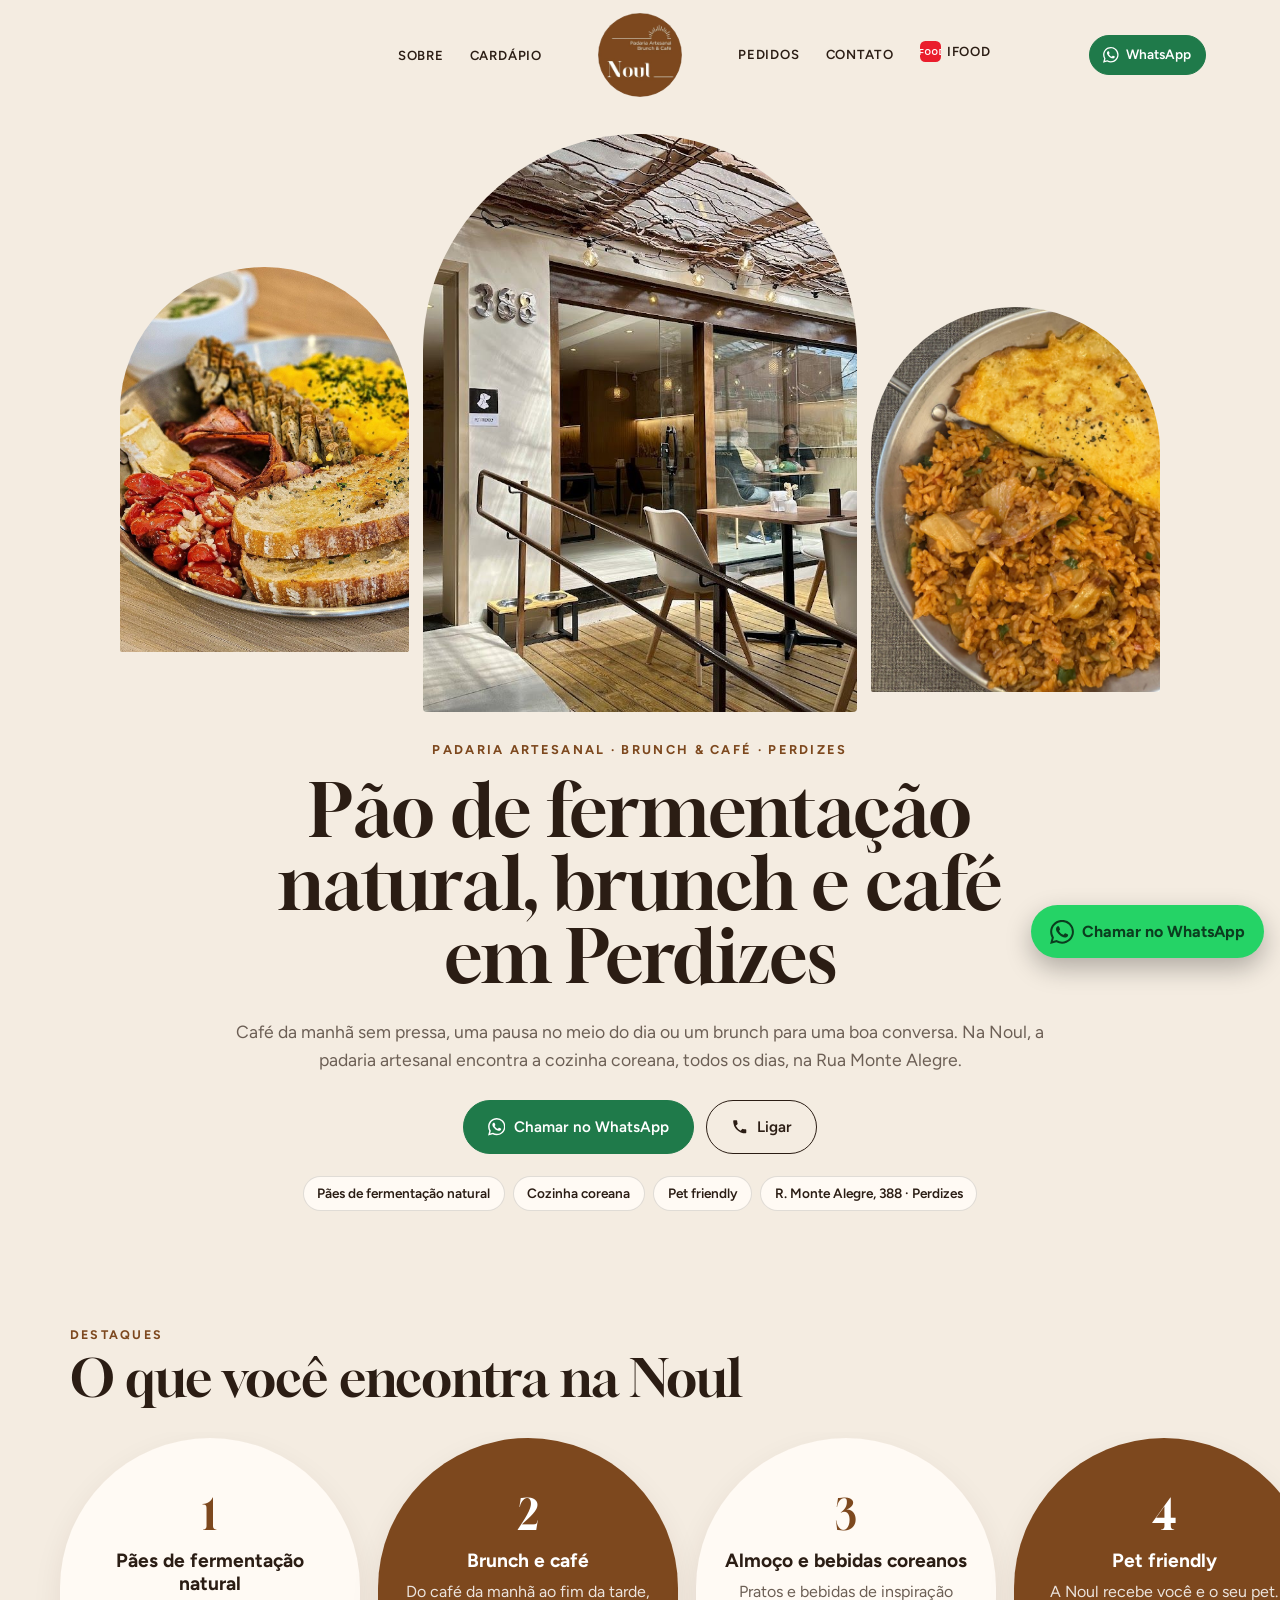
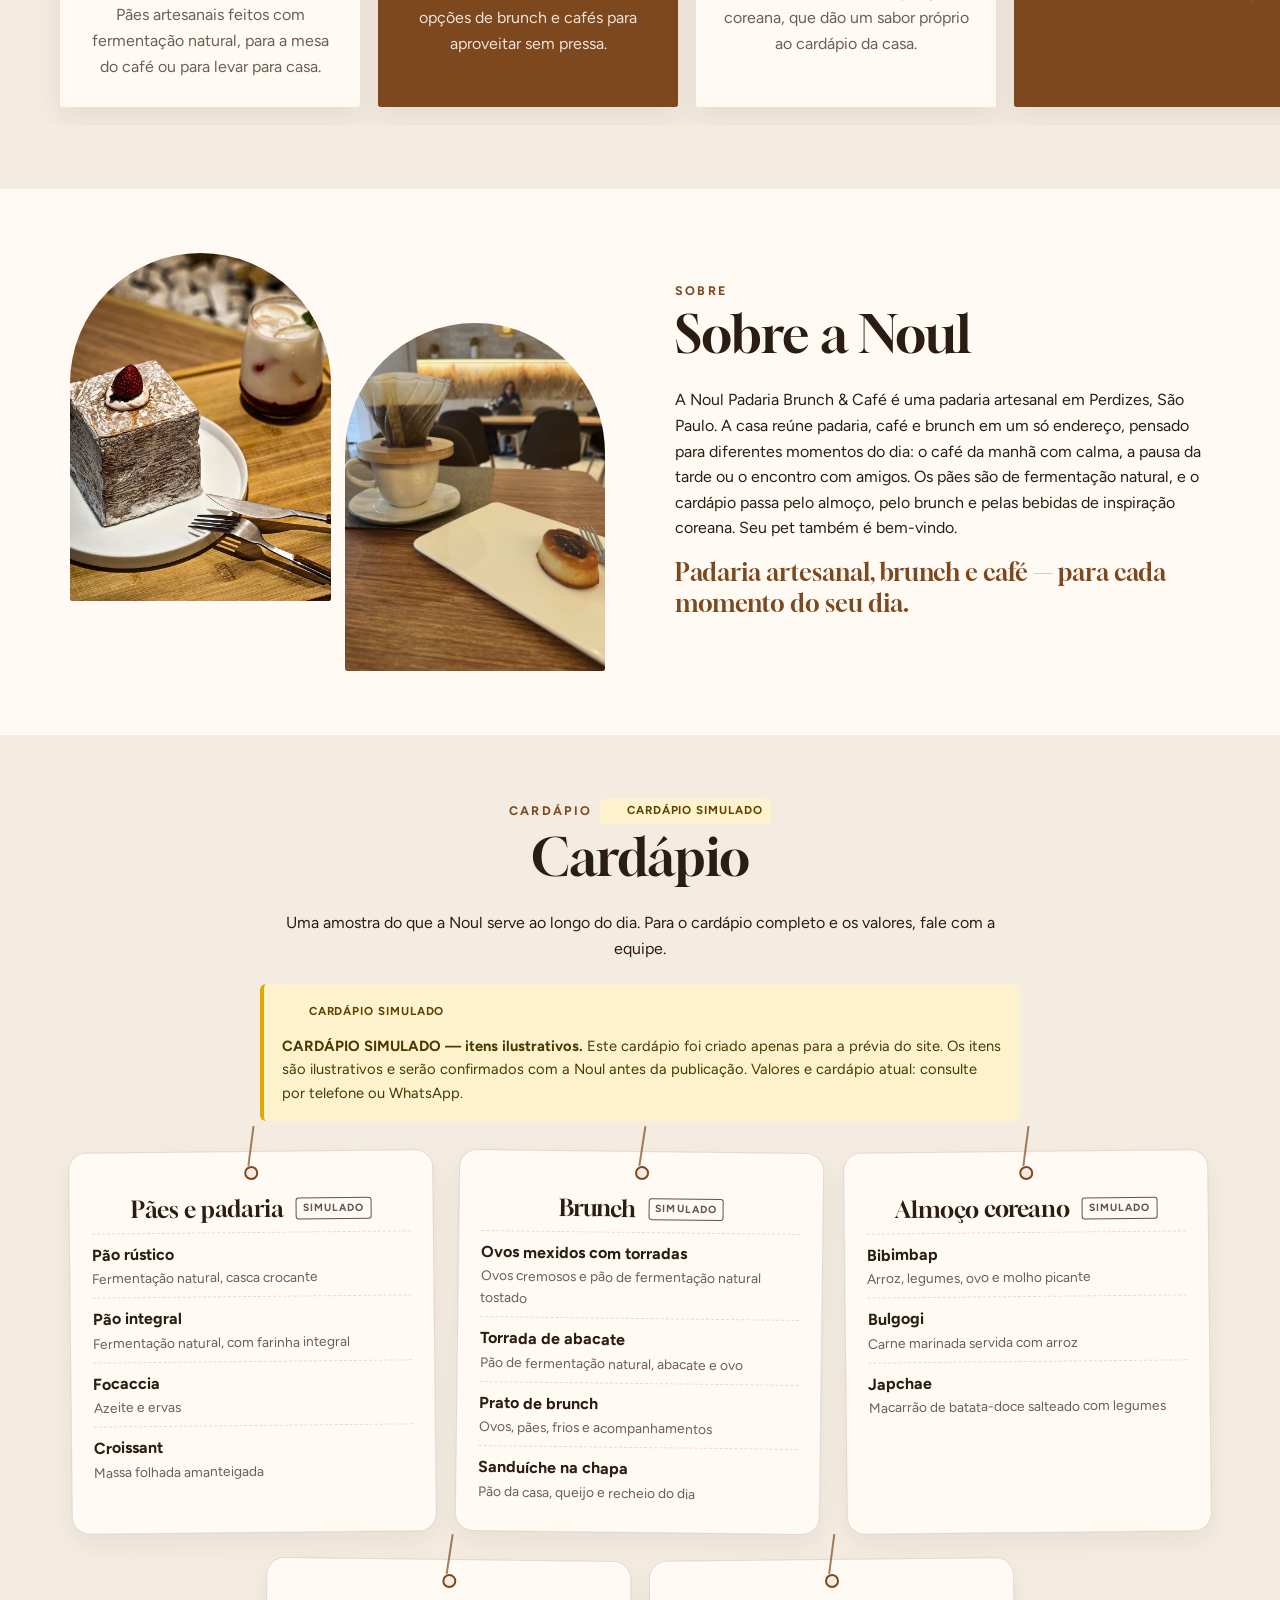
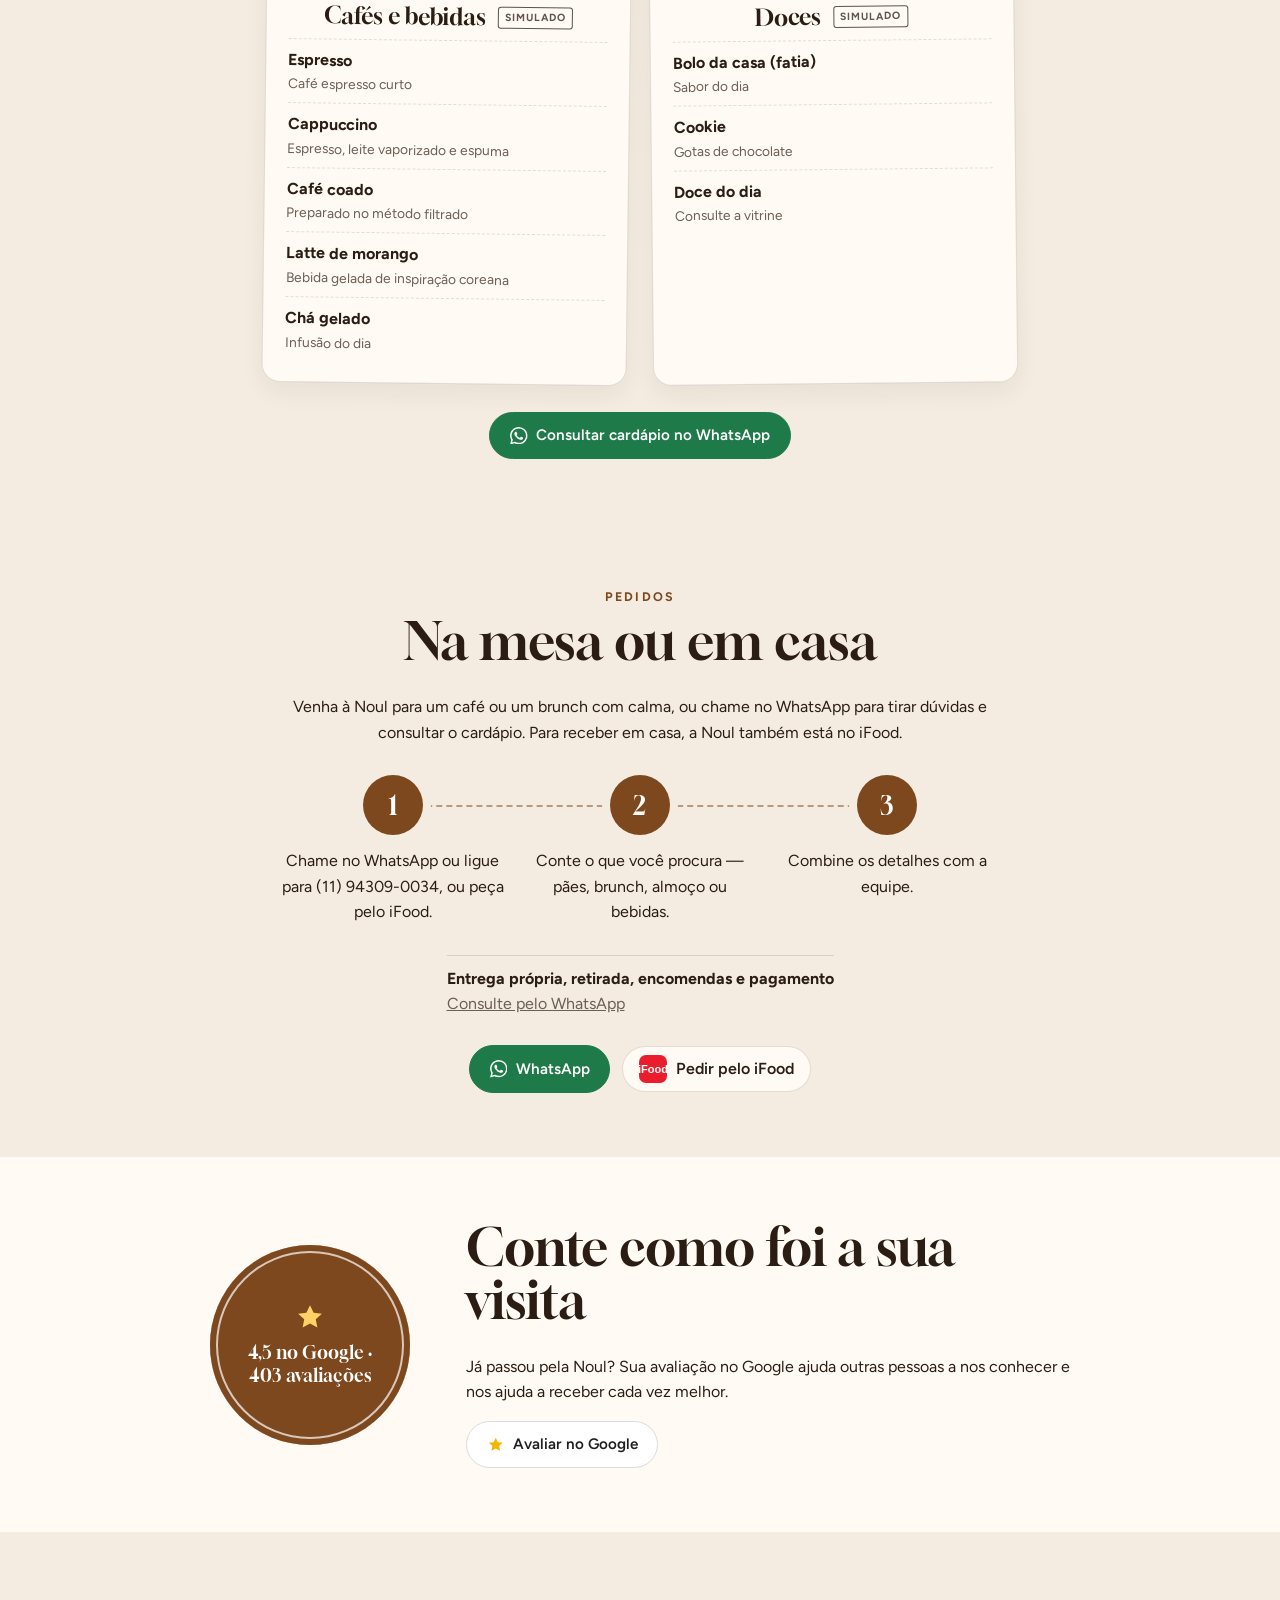
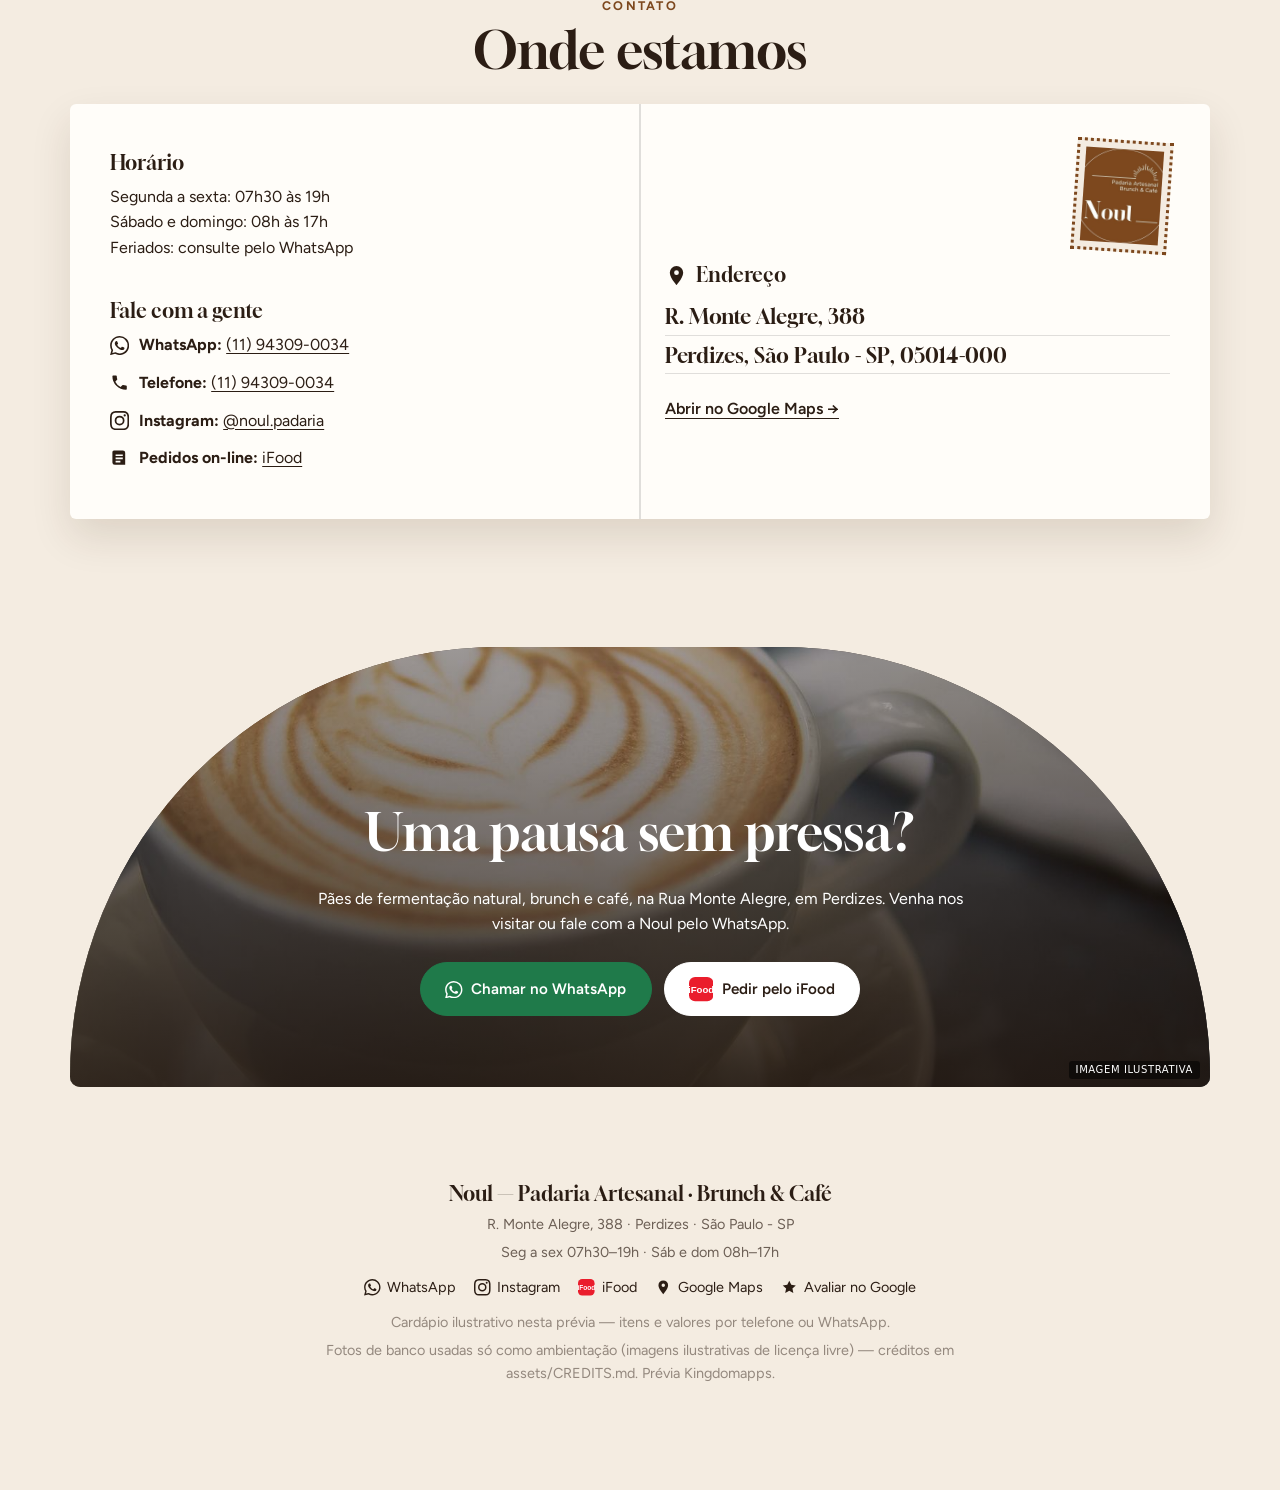
==== commit 3e78f5da: "publish: Noul — 2 estruturas de layout (copy.md)" ====
--- a/v2/index.html
+++ b/v2/index.html
@@ -82,7 +82,7 @@
 </section>
 <section class="e8-sec cta-final" id="cta-final" aria-labelledby="cta-title">
   <div class="wrap"><div class="e8-cta"><div class="amb amb-cta" style="--amb:url('../assets/img/ambiente-latte-art.jpg')" aria-hidden="true"><span class="amb-tag">Imagem ilustrativa</span></div>
-    <div class="e8-cta-inner"><h2 id="cta-title">Uma pausa sem pressa?</h2><p>Pães de fermentação natural, brunch e café, na Rua Monte Alegre, em Perdizes. Venha nos visitar ou fale com a Noul pelo WhatsApp.</p><div class="hero-ctas"><a class="btn btn-wa btn-lg" href="https://wa.me/5511943090034?text=Ol%C3%A1%21%20Vim%20pelo%20site%20da%20Noul%20e%20gostaria%20de%20mais%20informa%C3%A7%C3%B5es." target="_blank" rel="noopener"><svg viewBox="0 0 24 24" aria-hidden="true" focusable="false"><path fill="currentColor" d="M17.47 14.38c-.3-.15-1.76-.87-2.03-.97-.27-.1-.47-.15-.67.15-.2.3-.77.97-.94 1.16-.17.2-.35.22-.64.07-.3-.15-1.26-.46-2.39-1.47-.88-.79-1.48-1.76-1.65-2.06-.17-.3-.02-.46.13-.6.13-.14.3-.35.45-.52.15-.17.2-.3.3-.5.1-.2.05-.37-.03-.52-.07-.15-.67-1.61-.92-2.2-.24-.58-.49-.5-.67-.51h-.57c-.2 0-.52.07-.8.37-.27.3-1.04 1.02-1.04 2.48s1.07 2.88 1.21 3.07c.15.2 2.1 3.2 5.08 4.49.71.31 1.26.49 1.7.63.71.22 1.36.19 1.87.12.57-.09 1.76-.72 2-1.41.25-.7.25-1.29.18-1.41-.08-.13-.27-.2-.57-.35zM12.05 21.78a9.87 9.87 0 0 1-5.03-1.38l-.36-.21-3.74.98 1-3.65-.24-.37a9.86 9.86 0 0 1-1.51-5.26c0-5.45 4.44-9.88 9.89-9.88 2.64 0 5.12 1.03 6.99 2.9a9.83 9.83 0 0 1 2.89 6.99c0 5.45-4.44 9.88-9.89 9.88zm8.41-18.3A11.82 11.82 0 0 0 12.05 0C5.5 0 .16 5.34.16 11.89c0 2.1.55 4.14 1.59 5.95L.06 24l6.3-1.65a11.88 11.88 0 0 0 5.69 1.45c6.55 0 11.89-5.34 11.89-11.89 0-3.18-1.24-6.17-3.48-8.41z"/></svg><span>Chamar no WhatsApp</span></a><a class="btn btn-ghost btn-lg" href="tel:+5511943090034"><svg viewBox="0 0 24 24" aria-hidden="true" focusable="false"><path fill="currentColor" d="M6.6 10.8a15.1 15.1 0 0 0 6.6 6.6l2.2-2.2a1 1 0 0 1 1-.25 11.4 11.4 0 0 0 3.6.57 1 1 0 0 1 1 1V20a1 1 0 0 1-1 1A17 17 0 0 1 3 4a1 1 0 0 1 1-1h3.5a1 1 0 0 1 1 1c0 1.25.2 2.45.57 3.57a1 1 0 0 1-.25 1z"/></svg><span>Ligar (11) 94309-0034</span></a></div></div>
+    <div class="e8-cta-inner"><h2 id="cta-title">Uma pausa sem pressa?</h2><p>Pães de fermentação natural, brunch e café, na Rua Monte Alegre, em Perdizes. Venha nos visitar ou fale com a Noul pelo WhatsApp.</p><div class="hero-ctas"><a class="btn btn-wa btn-lg" href="https://wa.me/5511943090034?text=Ol%C3%A1%21%20Vim%20pelo%20site%20da%20Noul%20e%20gostaria%20de%20mais%20informa%C3%A7%C3%B5es." target="_blank" rel="noopener"><svg viewBox="0 0 24 24" aria-hidden="true" focusable="false"><path fill="currentColor" d="M17.47 14.38c-.3-.15-1.76-.87-2.03-.97-.27-.1-.47-.15-.67.15-.2.3-.77.97-.94 1.16-.17.2-.35.22-.64.07-.3-.15-1.26-.46-2.39-1.47-.88-.79-1.48-1.76-1.65-2.06-.17-.3-.02-.46.13-.6.13-.14.3-.35.45-.52.15-.17.2-.3.3-.5.1-.2.05-.37-.03-.52-.07-.15-.67-1.61-.92-2.2-.24-.58-.49-.5-.67-.51h-.57c-.2 0-.52.07-.8.37-.27.3-1.04 1.02-1.04 2.48s1.07 2.88 1.21 3.07c.15.2 2.1 3.2 5.08 4.49.71.31 1.26.49 1.7.63.71.22 1.36.19 1.87.12.57-.09 1.76-.72 2-1.41.25-.7.25-1.29.18-1.41-.08-.13-.27-.2-.57-.35zM12.05 21.78a9.87 9.87 0 0 1-5.03-1.38l-.36-.21-3.74.98 1-3.65-.24-.37a9.86 9.86 0 0 1-1.51-5.26c0-5.45 4.44-9.88 9.89-9.88 2.64 0 5.12 1.03 6.99 2.9a9.83 9.83 0 0 1 2.89 6.99c0 5.45-4.44 9.88-9.89 9.88zm8.41-18.3A11.82 11.82 0 0 0 12.05 0C5.5 0 .16 5.34.16 11.89c0 2.1.55 4.14 1.59 5.95L.06 24l6.3-1.65a11.88 11.88 0 0 0 5.69 1.45c6.55 0 11.89-5.34 11.89-11.89 0-3.18-1.24-6.17-3.48-8.41z"/></svg><span>Chamar no WhatsApp</span></a><a class="btn btn-ghost btn-lg btn-ifood" href="https://www.ifood.com.br/delivery/sao-paulo-sp/noul-padaria--brunch-cafe-perdizes/4e715f9f-adef-4127-b27d-53e1083e1976" target="_blank" rel="noopener"><svg viewBox="0 0 24 24" aria-hidden="true" focusable="false"><rect width="24" height="24" rx="6" fill="#ea1d2c"/><text x="12" y="15.6" text-anchor="middle" font-family="Arial,Helvetica,sans-serif" font-weight="700" font-size="9.5" fill="#fff">iFood</text></svg><span>Pedir pelo iFood</span></a></div></div>
   </div></div>
 </section>
 </main>
